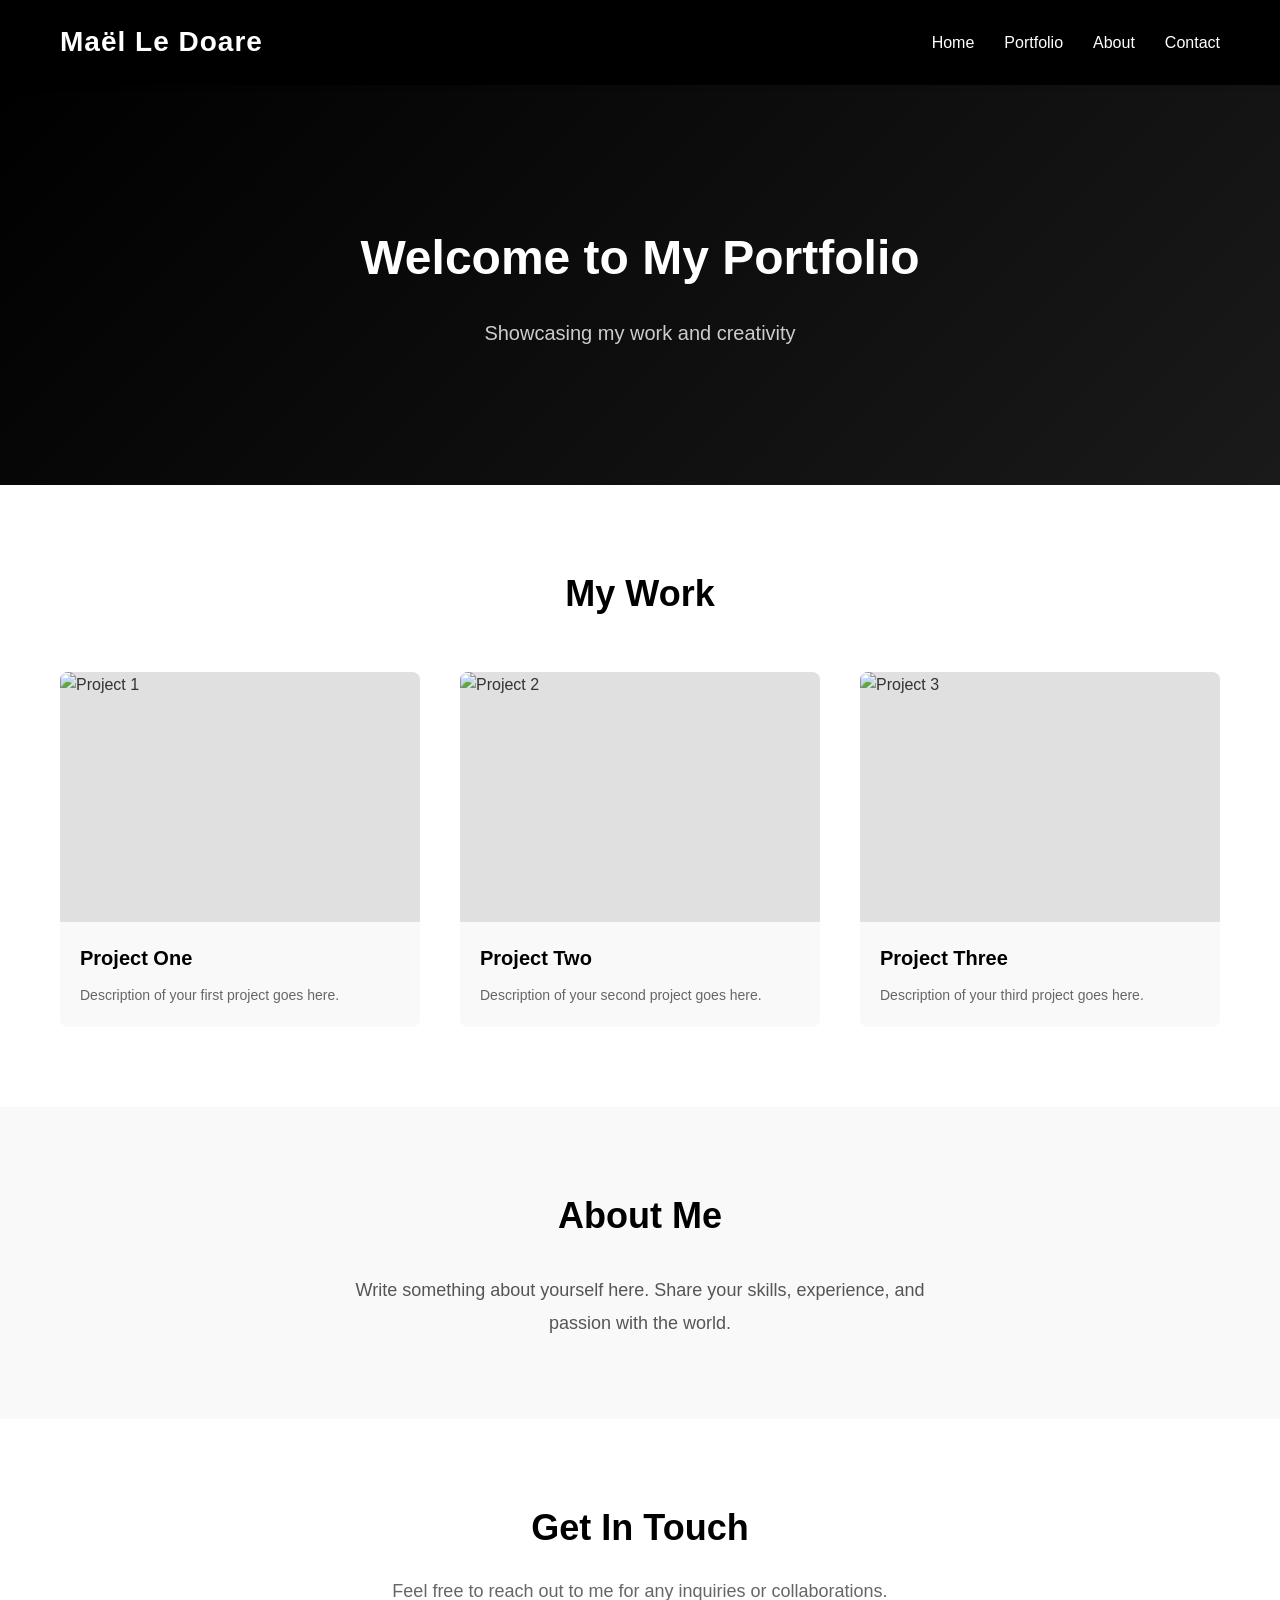
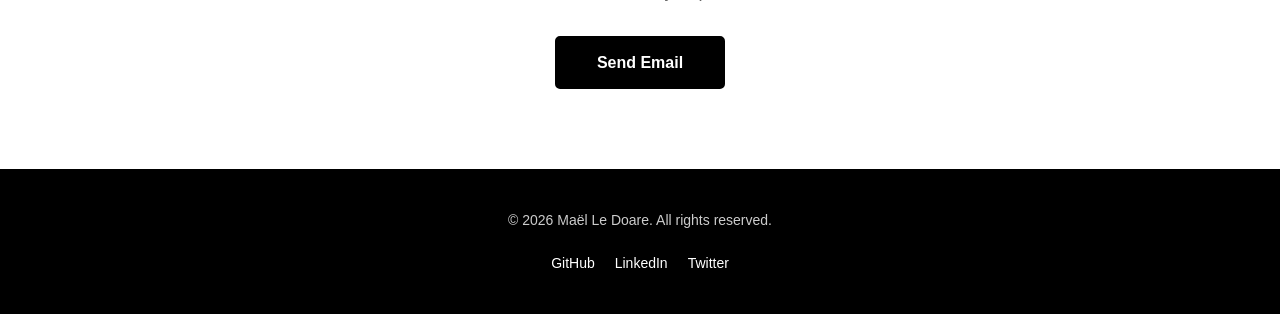
==== index.html @ da41eede "Add files via upload" ====
<!DOCTYPE html>
<html lang="en">
<head>
    <meta charset="UTF-8">
    <meta name="viewport" content="width=device-width, initial-scale=1.0">
    <title>Maël Le Doare - Portfolio</title>
    <link rel="stylesheet" href="styles.css">
</head>
<body>
    <!-- Header -->
    <header class="header">
        <div class="container">
            <h1 class="logo">Maël Le Doare</h1>
            <nav class="nav">
                <ul>
                    <li><a href="#home">Home</a></li>
                    <li><a href="#portfolio">Portfolio</a></li>
                    <li><a href="#about">About</a></li>
                    <li><a href="#contact">Contact</a></li>
                </ul>
            </nav>
        </div>
    </header>

    <!-- Main Content -->
    <main>
        <!-- Hero Section -->
        <section id="home" class="hero">
            <div class="container">
                <h2>Welcome to My Portfolio</h2>
                <p>Showcasing my work and creativity</p>
            </div>
        </section>

        <!-- Portfolio Section -->
        <section id="portfolio" class="portfolio">
            <div class="container">
                <h2>My Work</h2>
                <div class="portfolio-grid">
                    <div class="portfolio-item">
                        <div class="image-placeholder">
                            <img src="https://via.placeholder.com/300x250?text=Project+1" alt="Project 1">
                        </div>
                        <h3>Project One</h3>
                        <p>Description of your first project goes here.</p>
                    </div>
                    <div class="portfolio-item">
                        <div class="image-placeholder">
                            <img src="https://via.placeholder.com/300x250?text=Project+2" alt="Project 2">
                        </div>
                        <h3>Project Two</h3>
                        <p>Description of your second project goes here.</p>
                    </div>
                    <div class="portfolio-item">
                        <div class="image-placeholder">
                            <img src="https://via.placeholder.com/300x250?text=Project+3" alt="Project 3">
                        </div>
                        <h3>Project Three</h3>
                        <p>Description of your third project goes here.</p>
                    </div>
                </div>
            </div>
        </section>

        <!-- About Section -->
        <section id="about" class="about">
            <div class="container">
                <h2>About Me</h2>
                <p>Write something about yourself here. Share your skills, experience, and passion with the world.</p>
            </div>
        </section>

        <!-- Contact Section -->
        <section id="contact" class="contact">
            <div class="container">
                <h2>Get In Touch</h2>
                <p>Feel free to reach out to me for any inquiries or collaborations.</p>
                <a href="mailto:your-email@example.com" class="cta-button">Send Email</a>
            </div>
        </section>
    </main>

    <!-- Footer -->
    <footer class="footer">
        <div class="container">
            <p>&copy; 2026 Maël Le Doare. All rights reserved.</p>
            <div class="social-links">
                <a href="#" class="social-link">GitHub</a>
                <a href="#" class="social-link">LinkedIn</a>
                <a href="#" class="social-link">Twitter</a>
            </div>
        </div>
    </footer>
</body>
</html>
---- styles.css ----
/* Reset and Base Styles */
* {
    margin: 0;
    padding: 0;
    box-sizing: border-box;
}

body {
    font-family: 'Segoe UI', Tahoma, Geneva, Verdana, sans-serif;
    line-height: 1.6;
    color: #333;
    background-color: #f9f9f9;
}

.container {
    max-width: 1200px;
    margin: 0 auto;
    padding: 0 20px;
}

/* Header Styles */
.header {
    background-color: #000;
    color: #fff;
    padding: 20px 0;
    position: sticky;
    top: 0;
    z-index: 100;
    box-shadow: 0 2px 5px rgba(0, 0, 0, 0.1);
}

.header .container {
    display: flex;
    justify-content: space-between;
    align-items: center;
}

.logo {
    font-size: 28px;
    font-weight: bold;
    letter-spacing: 1px;
}

.nav ul {
    display: flex;
    list-style: none;
    gap: 30px;
}

.nav a {
    color: #fff;
    text-decoration: none;
    font-weight: 500;
    transition: color 0.3s ease;
    position: relative;
}

.nav a:hover {
    color: #ccc;
}

.nav a::after {
    content: '';
    position: absolute;
    bottom: -5px;
    left: 0;
    width: 0;
    height: 2px;
    background-color: #fff;
    transition: width 0.3s ease;
}

.nav a:hover::after {
    width: 100%;
}

/* Hero Section */
.hero {
    background: linear-gradient(135deg, #000 0%, #1a1a1a 100%);
    color: #fff;
    padding: 100px 20px;
    text-align: center;
    min-height: 400px;
    display: flex;
    align-items: center;
    justify-content: center;
}

.hero h2 {
    font-size: 48px;
    margin-bottom: 20px;
    animation: fadeInDown 0.8s ease;
}

.hero p {
    font-size: 20px;
    color: #ccc;
    animation: fadeInUp 0.8s ease;
}

/* Portfolio Section */
.portfolio {
    padding: 80px 20px;
    background-color: #fff;
}

.portfolio h2 {
    text-align: center;
    font-size: 36px;
    margin-bottom: 50px;
    color: #000;
}

.portfolio-grid {
    display: grid;
    grid-template-columns: repeat(auto-fit, minmax(300px, 1fr));
    gap: 40px;
}

.portfolio-item {
    background-color: #f9f9f9;
    border-radius: 8px;
    overflow: hidden;
    transition: transform 0.3s ease, box-shadow 0.3s ease;
    cursor: pointer;
}

.portfolio-item:hover {
    transform: translateY(-10px);
    box-shadow: 0 10px 30px rgba(0, 0, 0, 0.2);
}

.image-placeholder {
    width: 100%;
    height: 250px;
    background-color: #e0e0e0;
    overflow: hidden;
}

.image-placeholder img {
    width: 100%;
    height: 100%;
    object-fit: cover;
    transition: transform 0.3s ease;
}

.portfolio-item:hover .image-placeholder img {
    transform: scale(1.05);
}

.portfolio-item h3 {
    font-size: 20px;
    padding: 20px 20px 10px 20px;
    color: #000;
}

.portfolio-item p {
    padding: 0 20px 20px 20px;
    color: #666;
    font-size: 14px;
}

/* About Section */
.about {
    padding: 80px 20px;
    background-color: #f9f9f9;
    text-align: center;
}

.about h2 {
    font-size: 36px;
    margin-bottom: 30px;
    color: #000;
}

.about p {
    font-size: 18px;
    max-width: 600px;
    margin: 0 auto;
    color: #555;
    line-height: 1.8;
}

/* Contact Section */
.contact {
    padding: 80px 20px;
    background-color: #fff;
    text-align: center;
}

.contact h2 {
    font-size: 36px;
    margin-bottom: 20px;
    color: #000;
}

.contact p {
    font-size: 18px;
    color: #666;
    margin-bottom: 30px;
}

.cta-button {
    display: inline-block;
    padding: 12px 40px;
    background-color: #000;
    color: #fff;
    text-decoration: none;
    border-radius: 5px;
    font-weight: 600;
    transition: background-color 0.3s ease, transform 0.3s ease;
    border: 2px solid #000;
}

.cta-button:hover {
    background-color: #fff;
    color: #000;
    transform: scale(1.05);
}

/* Footer */
.footer {
    background-color: #000;
    color: #fff;
    padding: 40px 20px;
    text-align: center;
}

.footer .container {
    display: flex;
    flex-direction: column;
    gap: 20px;
}

.footer p {
    font-size: 14px;
    color: #ccc;
}

.social-links {
    display: flex;
    justify-content: center;
    gap: 20px;
}

.social-link {
    color: #fff;
    text-decoration: none;
    font-size: 14px;
    transition: color 0.3s ease;
}

.social-link:hover {
    color: #ccc;
}

/* Animations */
@keyframes fadeInDown {
    from {
        opacity: 0;
        transform: translateY(-30px);
    }
    to {
        opacity: 1;
        transform: translateY(0);
    }
}

@keyframes fadeInUp {
    from {
        opacity: 0;
        transform: translateY(30px);
    }
    to {
        opacity: 1;
        transform: translateY(0);
    }
}

/* Responsive Design */
@media (max-width: 768px) {
    .nav ul {
        flex-direction: column;
        gap: 15px;
    }

    .hero h2 {
        font-size: 32px;
    }

    .hero p {
        font-size: 16px;
    }

    .portfolio h2,
    .about h2,
    .contact h2 {
        font-size: 28px;
    }

    .portfolio-grid {
        grid-template-columns: 1fr;
    }

    .footer .container {
        gap: 15px;
    }

    .social-links {
        flex-direction: column;
        gap: 10px;
    }
}

@media (max-width: 480px) {
    .logo {
        font-size: 20px;
    }

    .nav ul {
        gap: 10px;
        font-size: 14px;
    }

    .hero h2 {
        font-size: 24px;
    }

    .portfolio-item h3,
    .about p,
    .contact p {
        font-size: 16px;
    }
}
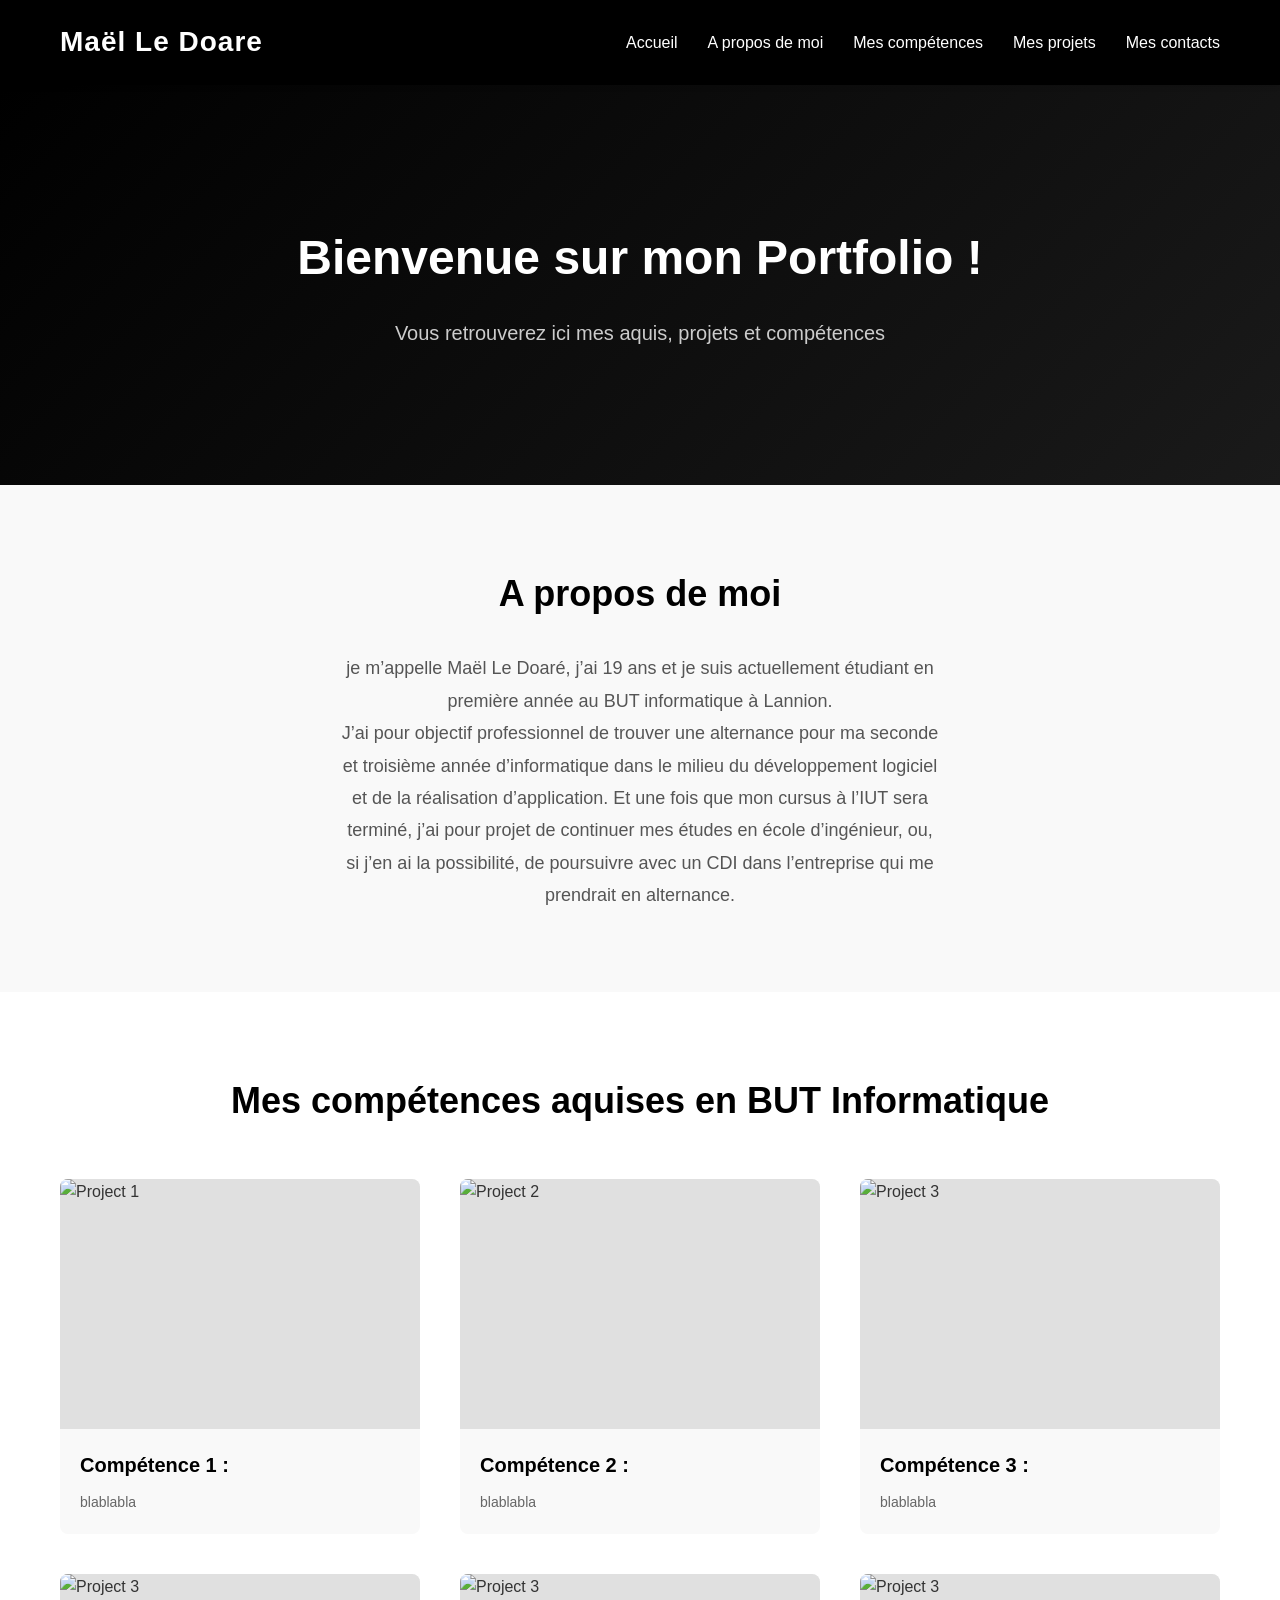
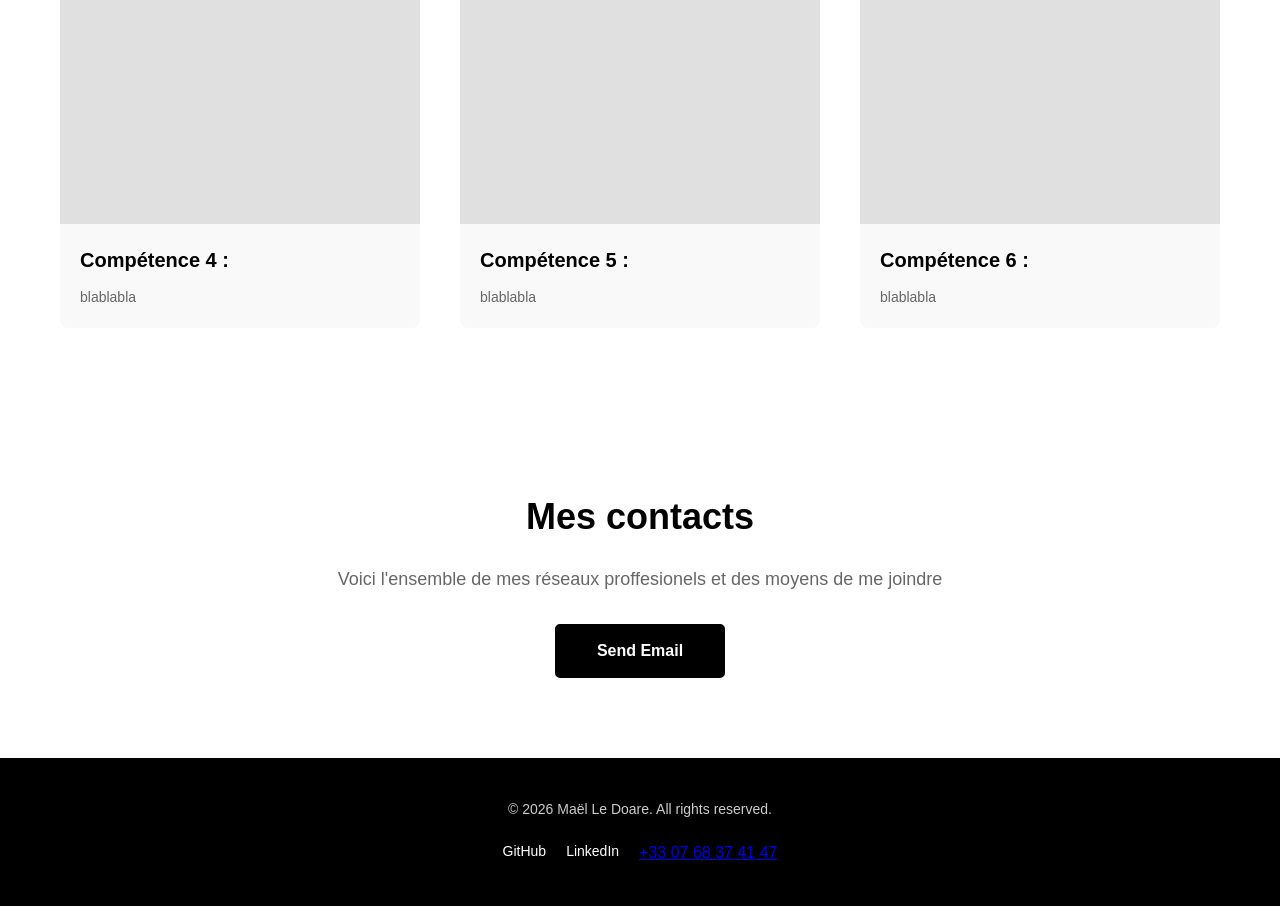
==== commit 93afd4f7: "modification du main" ====
--- a/index.html
+++ b/index.html
@@ -3,7 +3,7 @@
 <head>
     <meta charset="UTF-8">
     <meta name="viewport" content="width=device-width, initial-scale=1.0">
-    <title>Maël Le Doare - Portfolio</title>
+    <title>Portfolio Maël Le DOaré</title>
     <link rel="stylesheet" href="styles.css">
 </head>
 <body>
@@ -13,10 +13,11 @@
             <h1 class="logo">Maël Le Doare</h1>
             <nav class="nav">
                 <ul>
-                    <li><a href="#home">Home</a></li>
-                    <li><a href="#portfolio">Portfolio</a></li>
-                    <li><a href="#about">About</a></li>
-                    <li><a href="#contact">Contact</a></li>
+                    <li><a href="#home">Accueil</a></li>
+                     <li><a href="#about">A propos de moi</a></li>
+                    <li><a href="#portfolio">Mes compétences</a></li>
+                    <li><a href="#portfolio">Mes projets</a></li>
+                    <li><a href="#contact">Mes contacts</a></li>
                 </ul>
             </nav>
         </div>
@@ -27,55 +28,76 @@
         <!-- Hero Section -->
         <section id="home" class="hero">
             <div class="container">
-                <h2>Welcome to My Portfolio</h2>
-                <p>Showcasing my work and creativity</p>
+                <h2>Bienvenue sur mon Portfolio !</h2>
+                <p>Vous retrouverez ici mes aquis, projets et compétences</p>
+            </div>
+        </section>
+
+         <!-- About Section -->
+        <section id="about" class="about">
+            <div class="container">
+                <h2>A propos de moi</h2>
+                <p>je m’appelle Maël Le Doaré, j’ai 19 ans et je suis actuellement étudiant en première année au BUT informatique à Lannion.<br>J’ai pour objectif professionnel de trouver une alternance pour ma seconde et troisième année d’informatique dans le milieu du développement logiciel et de la réalisation d’application. Et une fois que mon cursus à l’IUT sera terminé, j’ai pour projet de continuer mes études en école d’ingénieur, ou, si j’en ai la possibilité, de poursuivre avec un CDI dans l’entreprise qui me prendrait en alternance. </p>
             </div>
         </section>
 
         <!-- Portfolio Section -->
         <section id="portfolio" class="portfolio">
             <div class="container">
-                <h2>My Work</h2>
+                <h2>Mes compétences aquises en BUT Informatique</h2>
                 <div class="portfolio-grid">
                     <div class="portfolio-item">
                         <div class="image-placeholder">
                             <img src="https://via.placeholder.com/300x250?text=Project+1" alt="Project 1">
                         </div>
-                        <h3>Project One</h3>
-                        <p>Description of your first project goes here.</p>
+                        <h3>Compétence 1 :</h3>
+                        <p>blablabla</p>
                     </div>
                     <div class="portfolio-item">
                         <div class="image-placeholder">
                             <img src="https://via.placeholder.com/300x250?text=Project+2" alt="Project 2">
                         </div>
-                        <h3>Project Two</h3>
-                        <p>Description of your second project goes here.</p>
+                        <h3>Compétence 2 :</h3>
+                        <p>blablabla</p>
                     </div>
                     <div class="portfolio-item">
                         <div class="image-placeholder">
                             <img src="https://via.placeholder.com/300x250?text=Project+3" alt="Project 3">
                         </div>
-                        <h3>Project Three</h3>
-                        <p>Description of your third project goes here.</p>
+                        <h3>Compétence 3 :</h3>
+                        <p>blablabla</p>
+                    </div>
+                    <div class="portfolio-item">
+                        <div class="image-placeholder">
+                            <img src="https://via.placeholder.com/300x250?text=Project+3" alt="Project 3">
+                        </div>
+                        <h3>Compétence 4 :</h3>
+                        <p>blablabla</p>
+                    </div>
+                    <div class="portfolio-item">
+                        <div class="image-placeholder">
+                            <img src="https://via.placeholder.com/300x250?text=Project+3" alt="Project 3">
+                        </div>
+                        <h3>Compétence 5 :</h3>
+                        <p>blablabla</p>
+                    </div>
+                    <div class="portfolio-item">
+                        <div class="image-placeholder">
+                            <img src="https://via.placeholder.com/300x250?text=Project+3" alt="Project 3">
+                        </div>
+                        <h3>Compétence 6 :</h3>
+                        <p>blablabla</p>
                     </div>
                 </div>
-            </div>
-        </section>
-
-        <!-- About Section -->
-        <section id="about" class="about">
-            <div class="container">
-                <h2>About Me</h2>
-                <p>Write something about yourself here. Share your skills, experience, and passion with the world.</p>
             </div>
         </section>
 
         <!-- Contact Section -->
         <section id="contact" class="contact">
             <div class="container">
-                <h2>Get In Touch</h2>
-                <p>Feel free to reach out to me for any inquiries or collaborations.</p>
-                <a href="mailto:your-email@example.com" class="cta-button">Send Email</a>
+                <h2>Mes contacts</h2>
+                <p>Voici l'ensemble de mes réseaux proffesionels et des moyens de me joindre</p>
+                <a href="mailto:your-mael.ledoare@etudiant.univ-rennes.fr" class="cta-button">Send Email</a>
             </div>
         </section>
     </main>
@@ -87,7 +109,7 @@
             <div class="social-links">
                 <a href="#" class="social-link">GitHub</a>
                 <a href="#" class="social-link">LinkedIn</a>
-                <a href="#" class="social-link">Twitter</a>
+                <a href="tel:0768374147">+33 07 68 37 41 47</a>
             </div>
         </div>
     </footer>
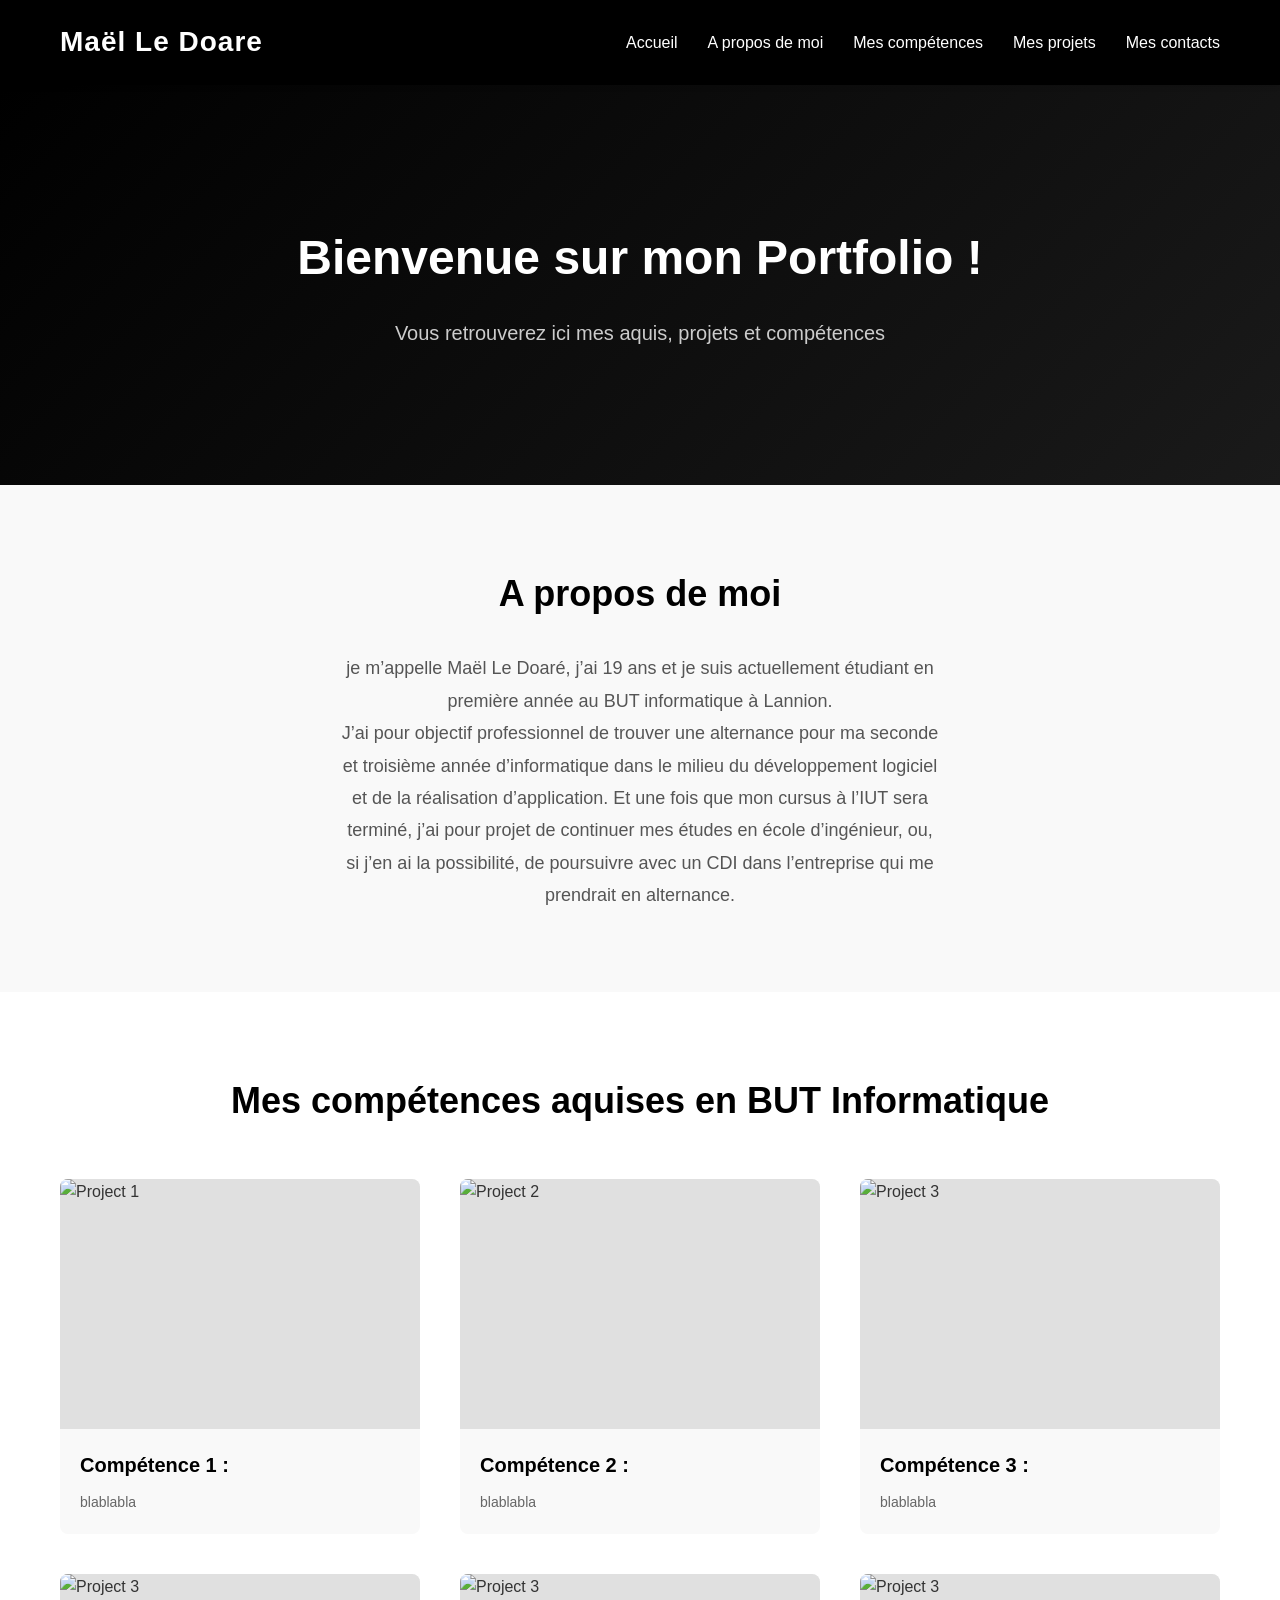
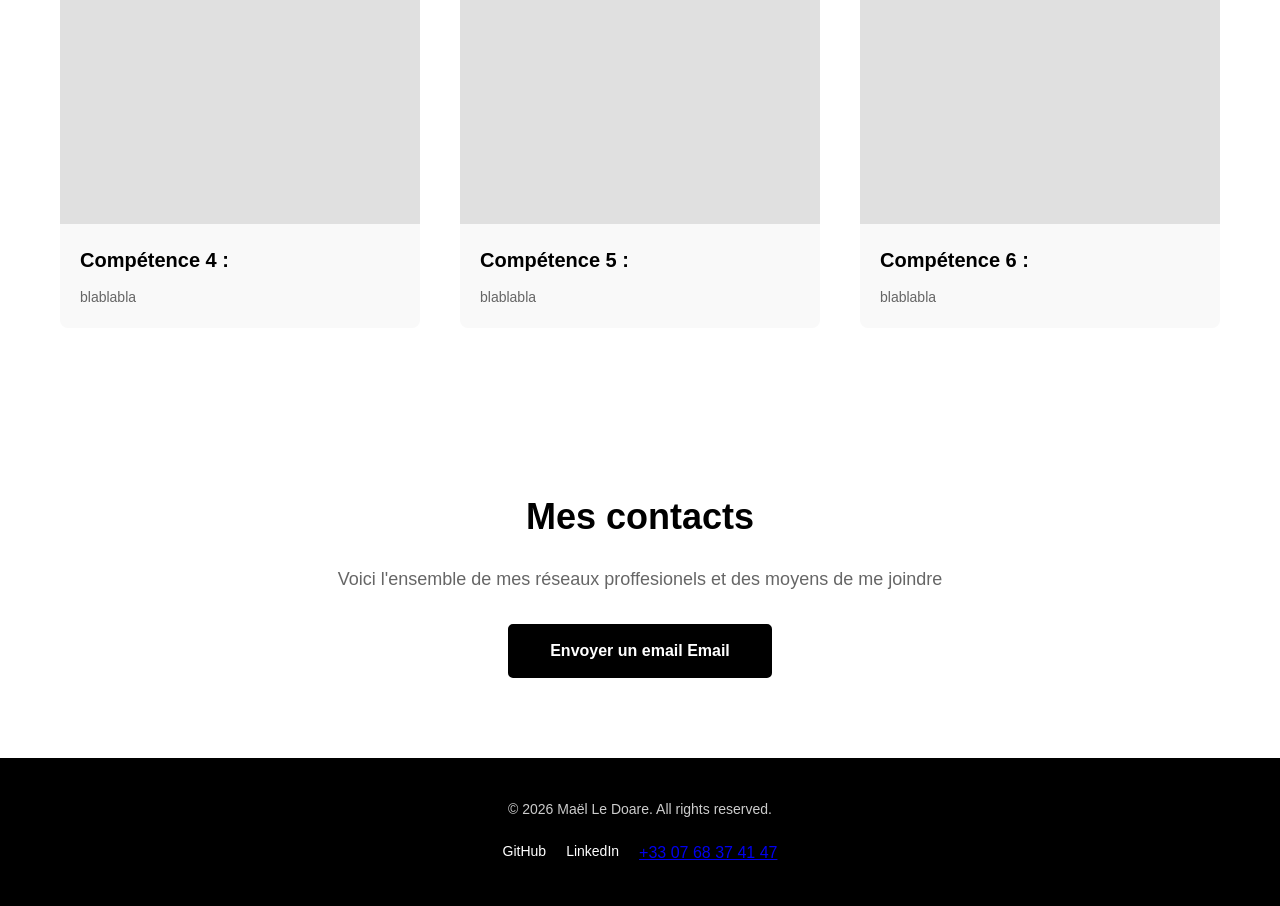
==== commit 6128a2de: "Update email link text to French" ====
--- a/index.html
+++ b/index.html
@@ -97,7 +97,7 @@
             <div class="container">
                 <h2>Mes contacts</h2>
                 <p>Voici l'ensemble de mes réseaux proffesionels et des moyens de me joindre</p>
-                <a href="mailto:your-mael.ledoare@etudiant.univ-rennes.fr" class="cta-button">Send Email</a>
+                <a href="mailto:your-mael.ledoare@etudiant.univ-rennes.fr" class="cta-button">Envoyer un email Email</a>
             </div>
         </section>
     </main>
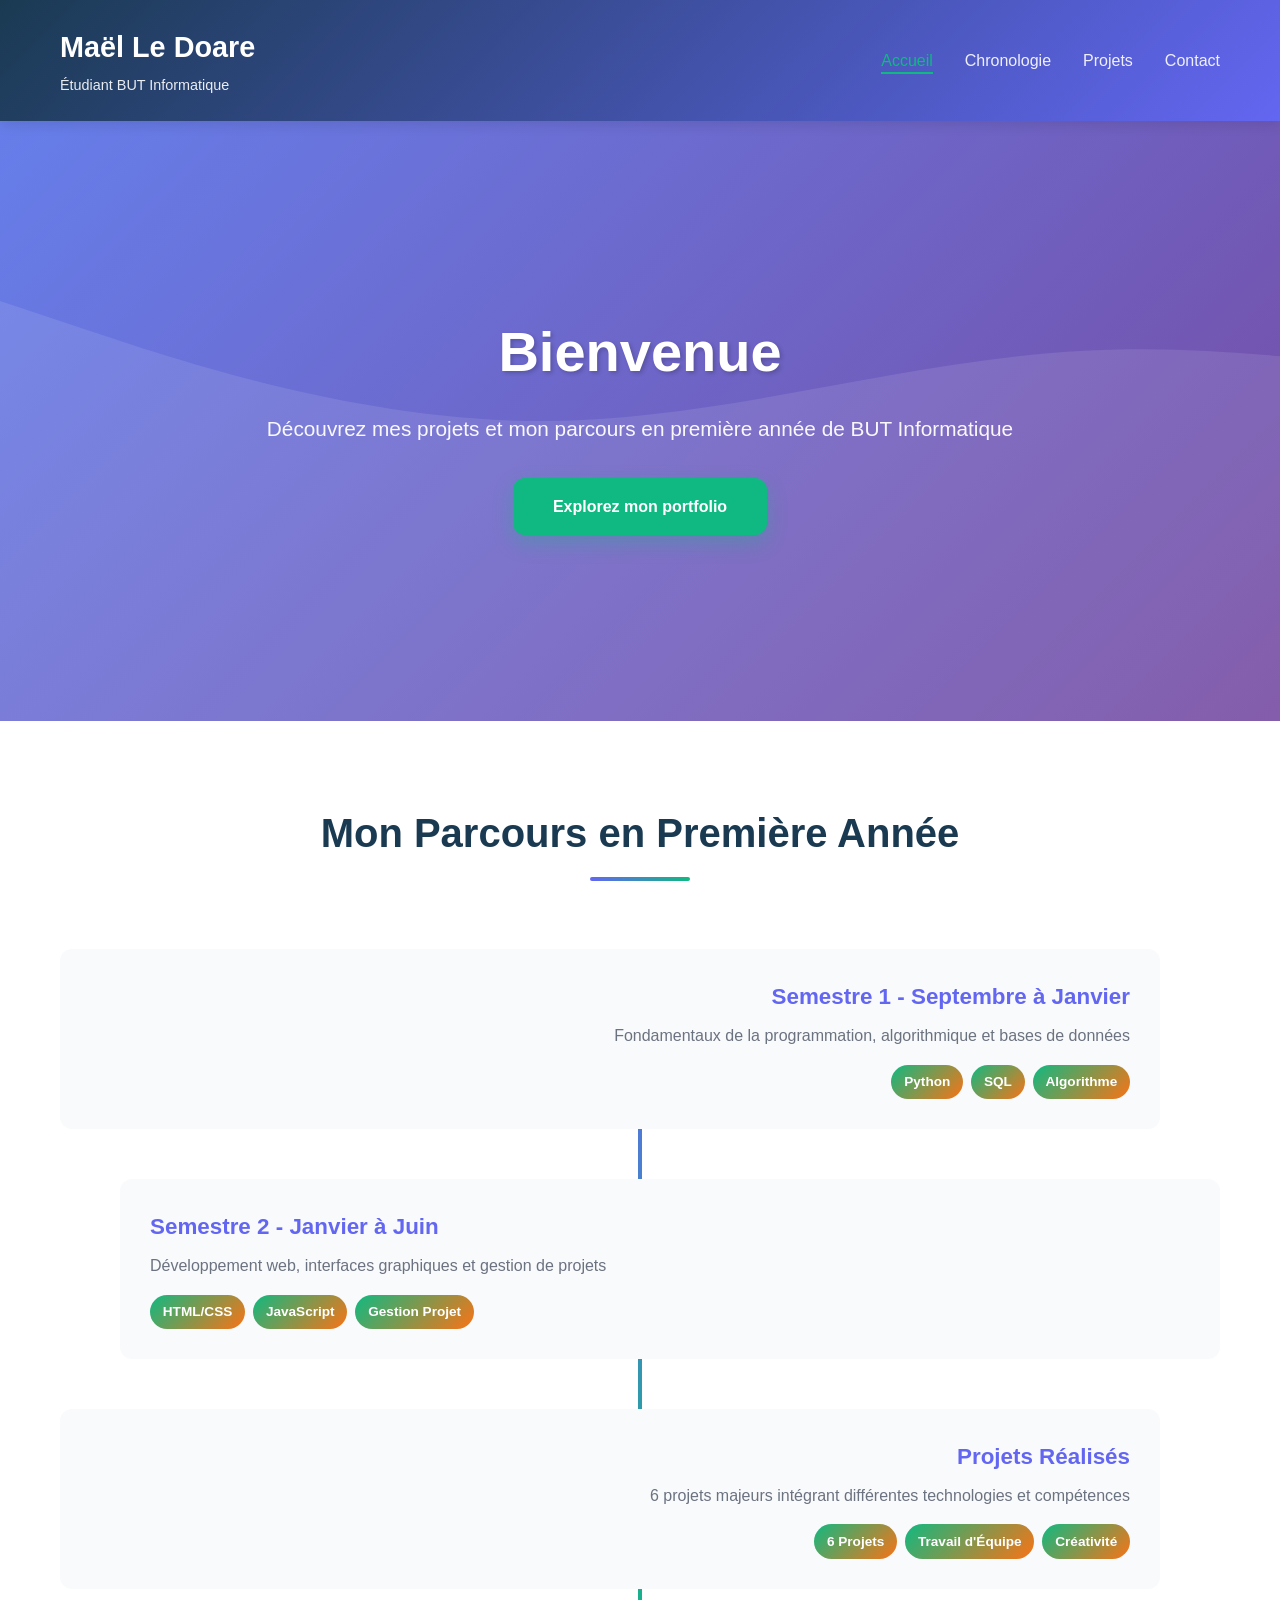
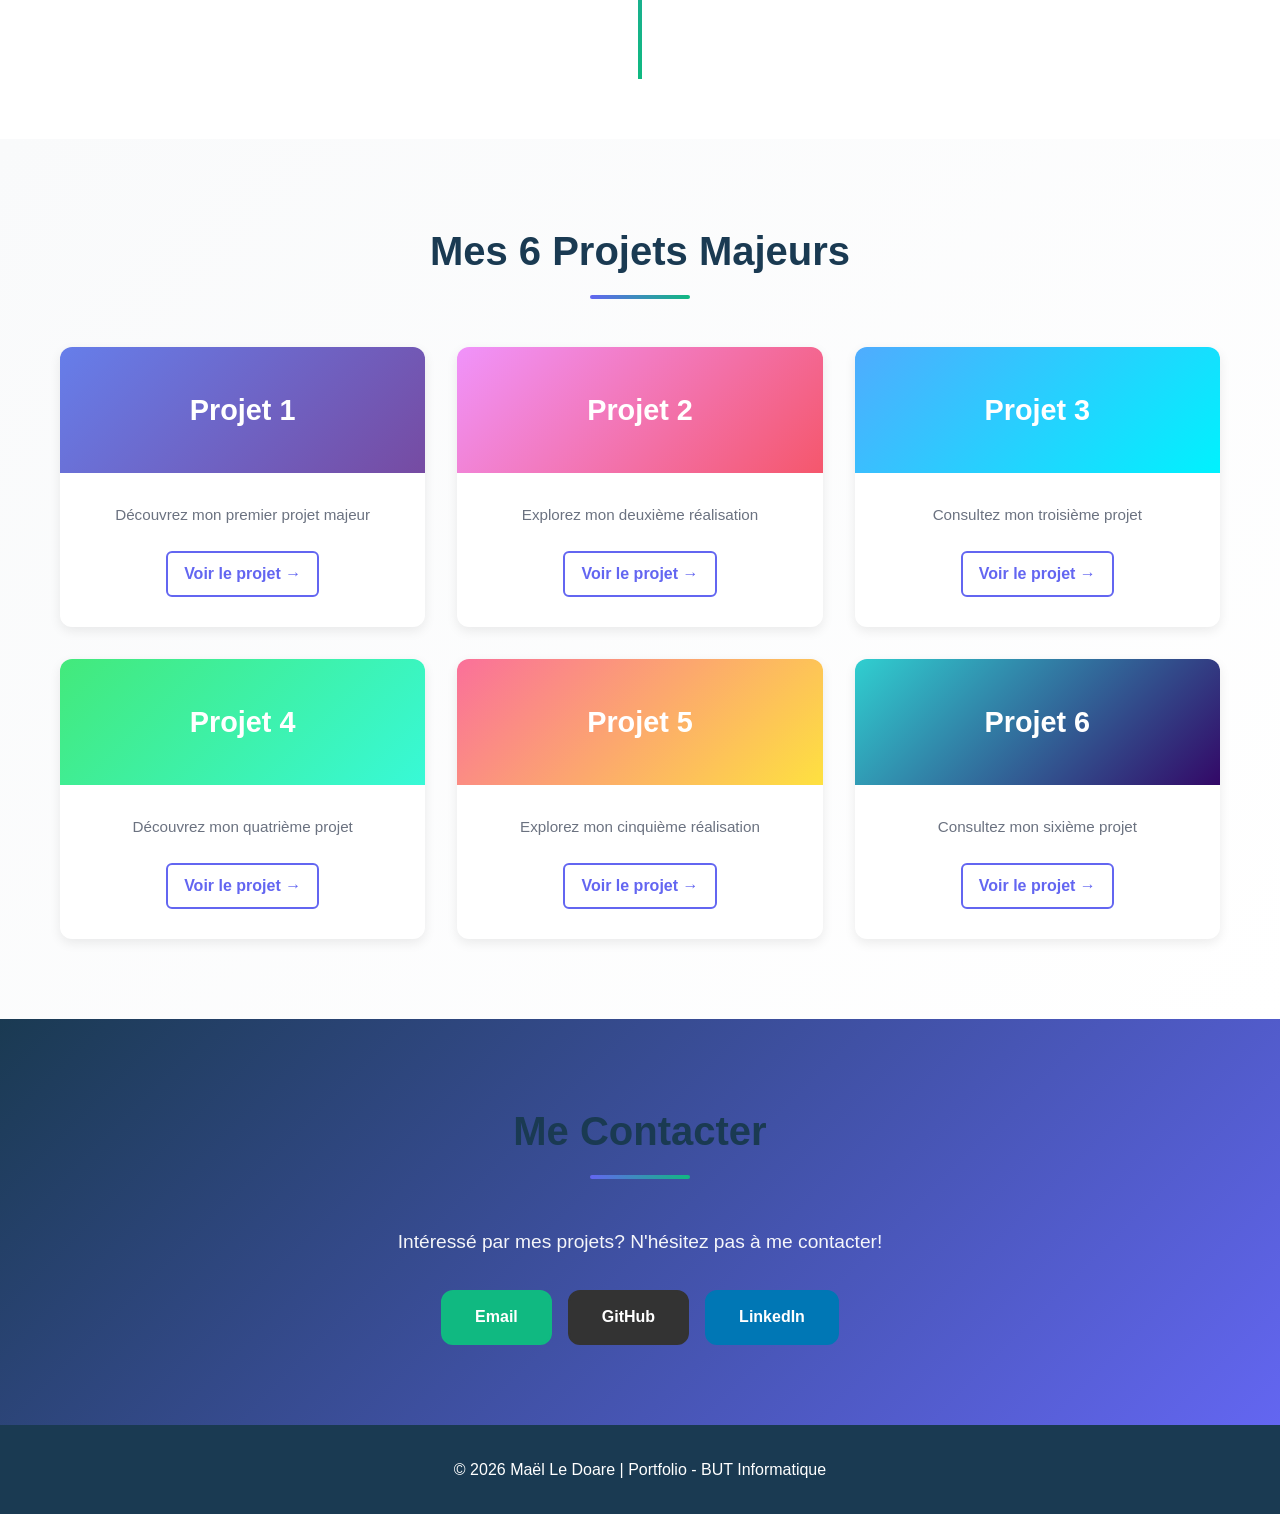
==== commit fe8938c3: "Initial portfolio redesign with colors, dynamic elements, chronological timeline, and 6 STAR method " ====
--- a/index.html
+++ b/index.html
@@ -1,117 +1,173 @@
 <!DOCTYPE html>
-<html lang="en">
+<html lang="fr">
 <head>
     <meta charset="UTF-8">
     <meta name="viewport" content="width=device-width, initial-scale=1.0">
-    <title>Portfolio Maël Le DOaré</title>
-    <link rel="stylesheet" href="styles.css">
+    <title>Portfolio - Maël Le Doare | BUT Informatique</title>
+    <link rel="stylesheet" href="style.css">
 </head>
 <body>
-    <!-- Header -->
-    <header class="header">
+    <!-- Navigation -->
+    <nav class="navbar">
         <div class="container">
-            <h1 class="logo">Maël Le Doare</h1>
-            <nav class="nav">
-                <ul>
-                    <li><a href="#home">Accueil</a></li>
-                     <li><a href="#about">A propos de moi</a></li>
-                    <li><a href="#portfolio">Mes compétences</a></li>
-                    <li><a href="#portfolio">Mes projets</a></li>
-                    <li><a href="#contact">Mes contacts</a></li>
-                </ul>
-            </nav>
+            <div class="nav-brand">
+                <h1>Maël Le Doare</h1>
+                <p class="subtitle">Étudiant BUT Informatique</p>
+            </div>
+            <ul class="nav-menu">
+                <li><a href="#home" class="nav-link active">Accueil</a></li>
+                <li><a href="#timeline" class="nav-link">Chronologie</a></li>
+                <li><a href="#projects" class="nav-link">Projets</a></li>
+                <li><a href="#contact" class="nav-link">Contact</a></li>
+            </ul>
         </div>
-    </header>
+    </nav>
 
-    <!-- Main Content -->
-    <main>
-        <!-- Hero Section -->
-        <section id="home" class="hero">
-            <div class="container">
-                <h2>Bienvenue sur mon Portfolio !</h2>
-                <p>Vous retrouverez ici mes aquis, projets et compétences</p>
-            </div>
-        </section>
+    <!-- Hero Section -->
+    <section id="home" class="hero">
+        <div class="hero-background"></div>
+        <div class="hero-content">
+            <h2 class="hero-title">Bienvenue</h2>
+            <p class="hero-subtitle">Découvrez mes projets et mon parcours en première année de BUT Informatique</p>
+            <a href="#timeline" class="cta-button">Explorez mon portfolio</a>
+        </div>
+    </section>
 
-         <!-- About Section -->
-        <section id="about" class="about">
-            <div class="container">
-                <h2>A propos de moi</h2>
-                <p>je m’appelle Maël Le Doaré, j’ai 19 ans et je suis actuellement étudiant en première année au BUT informatique à Lannion.<br>J’ai pour objectif professionnel de trouver une alternance pour ma seconde et troisième année d’informatique dans le milieu du développement logiciel et de la réalisation d’application. Et une fois que mon cursus à l’IUT sera terminé, j’ai pour projet de continuer mes études en école d’ingénieur, ou, si j’en ai la possibilité, de poursuivre avec un CDI dans l’entreprise qui me prendrait en alternance. </p>
-            </div>
-        </section>
+    <!-- Timeline Section -->
+    <section id="timeline" class="timeline-section">
+        <div class="container">
+            <h2 class="section-title">Mon Parcours en Première Année</h2>
+            <div class="timeline">
+                <div class="timeline-item">
+                    <div class="timeline-dot"></div>
+                    <div class="timeline-content">
+                        <h3>Semestre 1 - Septembre à Janvier</h3>
+                        <p>Fondamentaux de la programmation, algorithmique et bases de données</p>
+                        <ul class="timeline-tags">
+                            <li>Python</li>
+                            <li>SQL</li>
+                            <li>Algorithme</li>
+                        </ul>
+                    </div>
+                </div>
 
-        <!-- Portfolio Section -->
-        <section id="portfolio" class="portfolio">
-            <div class="container">
-                <h2>Mes compétences aquises en BUT Informatique</h2>
-                <div class="portfolio-grid">
-                    <div class="portfolio-item">
-                        <div class="image-placeholder">
-                            <img src="https://via.placeholder.com/300x250?text=Project+1" alt="Project 1">
-                        </div>
-                        <h3>Compétence 1 :</h3>
-                        <p>blablabla</p>
+                <div class="timeline-item">
+                    <div class="timeline-dot"></div>
+                    <div class="timeline-content">
+                        <h3>Semestre 2 - Janvier à Juin</h3>
+                        <p>Développement web, interfaces graphiques et gestion de projets</p>
+                        <ul class="timeline-tags">
+                            <li>HTML/CSS</li>
+                            <li>JavaScript</li>
+                            <li>Gestion Projet</li>
+                        </ul>
                     </div>
-                    <div class="portfolio-item">
-                        <div class="image-placeholder">
-                            <img src="https://via.placeholder.com/300x250?text=Project+2" alt="Project 2">
-                        </div>
-                        <h3>Compétence 2 :</h3>
-                        <p>blablabla</p>
-                    </div>
-                    <div class="portfolio-item">
-                        <div class="image-placeholder">
-                            <img src="https://via.placeholder.com/300x250?text=Project+3" alt="Project 3">
-                        </div>
-                        <h3>Compétence 3 :</h3>
-                        <p>blablabla</p>
-                    </div>
-                    <div class="portfolio-item">
-                        <div class="image-placeholder">
-                            <img src="https://via.placeholder.com/300x250?text=Project+3" alt="Project 3">
-                        </div>
-                        <h3>Compétence 4 :</h3>
-                        <p>blablabla</p>
-                    </div>
-                    <div class="portfolio-item">
-                        <div class="image-placeholder">
-                            <img src="https://via.placeholder.com/300x250?text=Project+3" alt="Project 3">
-                        </div>
-                        <h3>Compétence 5 :</h3>
-                        <p>blablabla</p>
-                    </div>
-                    <div class="portfolio-item">
-                        <div class="image-placeholder">
-                            <img src="https://via.placeholder.com/300x250?text=Project+3" alt="Project 3">
-                        </div>
-                        <h3>Compétence 6 :</h3>
-                        <p>blablabla</p>
+                </div>
+
+                <div class="timeline-item">
+                    <div class="timeline-dot"></div>
+                    <div class="timeline-content">
+                        <h3>Projets Réalisés</h3>
+                        <p>6 projets majeurs intégrant différentes technologies et compétences</p>
+                        <ul class="timeline-tags">
+                            <li>6 Projets</li>
+                            <li>Travail d'Équipe</li>
+                            <li>Créativité</li>
+                        </ul>
                     </div>
                 </div>
             </div>
-        </section>
+        </div>
+    </section>
 
-        <!-- Contact Section -->
-        <section id="contact" class="contact">
-            <div class="container">
-                <h2>Mes contacts</h2>
-                <p>Voici l'ensemble de mes réseaux proffesionels et des moyens de me joindre</p>
-                <a href="mailto:your-mael.ledoare@etudiant.univ-rennes.fr" class="cta-button">Envoyer un email Email</a>
+    <!-- Projects Section -->
+    <section id="projects" class="projects-section">
+        <div class="container">
+            <h2 class="section-title">Mes 6 Projets Majeurs</h2>
+            <div class="projects-grid">
+                <div class="project-card">
+                    <div class="project-header" style="background: linear-gradient(135deg, #667eea 0%, #764ba2 100%);">
+                        <h3>Projet 1</h3>
+                    </div>
+                    <div class="project-body">
+                        <p>Découvrez mon premier projet majeur</p>
+                        <a href="project1.html" class="project-link">Voir le projet →</a>
+                    </div>
+                </div>
+
+                <div class="project-card">
+                    <div class="project-header" style="background: linear-gradient(135deg, #f093fb 0%, #f5576c 100%);">
+                        <h3>Projet 2</h3>
+                    </div>
+                    <div class="project-body">
+                        <p>Explorez mon deuxième réalisation</p>
+                        <a href="project2.html" class="project-link">Voir le projet →</a>
+                    </div>
+                </div>
+
+                <div class="project-card">
+                    <div class="project-header" style="background: linear-gradient(135deg, #4facfe 0%, #00f2fe 100%);">
+                        <h3>Projet 3</h3>
+                    </div>
+                    <div class="project-body">
+                        <p>Consultez mon troisième projet</p>
+                        <a href="project3.html" class="project-link">Voir le projet →</a>
+                    </div>
+                </div>
+
+                <div class="project-card">
+                    <div class="project-header" style="background: linear-gradient(135deg, #43e97b 0%, #38f9d7 100%);">
+                        <h3>Projet 4</h3>
+                    </div>
+                    <div class="project-body">
+                        <p>Découvrez mon quatrième projet</p>
+                        <a href="project4.html" class="project-link">Voir le projet →</a>
+                    </div>
+                </div>
+
+                <div class="project-card">
+                    <div class="project-header" style="background: linear-gradient(135deg, #fa709a 0%, #fee140 100%);">
+                        <h3>Projet 5</h3>
+                    </div>
+                    <div class="project-body">
+                        <p>Explorez mon cinquième réalisation</p>
+                        <a href="project5.html" class="project-link">Voir le projet →</a>
+                    </div>
+                </div>
+
+                <div class="project-card">
+                    <div class="project-header" style="background: linear-gradient(135deg, #30cfd0 0%, #330867 100%);">
+                        <h3>Projet 6</h3>
+                    </div>
+                    <div class="project-body">
+                        <p>Consultez mon sixième projet</p>
+                        <a href="project6.html" class="project-link">Voir le projet →</a>
+                    </div>
+                </div>
             </div>
-        </section>
-    </main>
+        </div>
+    </section>
+
+    <!-- Contact Section -->
+    <section id="contact" class="contact-section">
+        <div class="container">
+            <h2 class="section-title">Me Contacter</h2>
+            <div class="contact-content">
+                <p>Intéressé par mes projets? N'hésitez pas à me contacter!</p>
+                <div class="contact-links">
+                    <a href="mailto:your-email@example.com" class="contact-button">Email</a>
+                    <a href="https://github.com" class="contact-button github">GitHub</a>
+                    <a href="https://linkedin.com" class="contact-button linkedin">LinkedIn</a>
+                </div>
+            </div>
+        </div>
+    </section>
 
     <!-- Footer -->
     <footer class="footer">
-        <div class="container">
-            <p>&copy; 2026 Maël Le Doare. All rights reserved.</p>
-            <div class="social-links">
-                <a href="#" class="social-link">GitHub</a>
-                <a href="#" class="social-link">LinkedIn</a>
-                <a href="tel:0768374147">+33 07 68 37 41 47</a>
-            </div>
-        </div>
+        <p>&copy; 2026 Maël Le Doare | Portfolio - BUT Informatique</p>
     </footer>
+
+    <script src="script.js"></script>
 </body>
-</html>
+</html>
--- a/style.css
+++ b/style.css
@@ -0,0 +1,505 @@
+/* ==================== VARIABLES & GLOBAL STYLES ==================== */
+:root {
+    --primary-color: #1a3a52;
+    --secondary-color: #6366f1;
+    --accent-green: #10b981;
+    --accent-orange: #f97316;
+    --accent-pink: #ec4899;
+    --text-color: #1f2937;
+    --text-light: #6b7280;
+    --bg-light: #f9fafb;
+    --bg-white: #ffffff;
+    --border-radius: 12px;
+    --transition: all 0.3s ease;
+}
+
+* {
+    margin: 0;
+    padding: 0;
+    box-sizing: border-box;
+}
+
+body {
+    font-family: 'Segoe UI', Tahoma, Geneva, Verdana, sans-serif;
+    color: var(--text-color);
+    background-color: var(--bg-light);
+    line-height: 1.6;
+}
+
+html {
+    scroll-behavior: smooth;
+}
+
+.container {
+    max-width: 1200px;
+    margin: 0 auto;
+    padding: 0 20px;
+}
+
+/* ==================== NAVIGATION ==================== */
+.navbar {
+    background: linear-gradient(135deg, var(--primary-color) 0%, var(--secondary-color) 100%);
+    padding: 1.5rem 0;
+    position: sticky;
+    top: 0;
+    z-index: 1000;
+    box-shadow: 0 4px 12px rgba(0, 0, 0, 0.1);
+    animation: slideDown 0.5s ease;
+}
+
+.navbar .container {
+    display: flex;
+    justify-content: space-between;
+    align-items: center;
+}
+
+.nav-brand h1 {
+    color: var(--bg-white);
+    font-size: 1.8rem;
+    margin-bottom: 0.25rem;
+}
+
+.nav-brand .subtitle {
+    color: rgba(255, 255, 255, 0.9);
+    font-size: 0.9rem;
+}
+
+.nav-menu {
+    display: flex;
+    list-style: none;
+    gap: 2rem;
+}
+
+.nav-link {
+    color: rgba(255, 255, 255, 0.9);
+    text-decoration: none;
+    transition: var(--transition);
+    font-weight: 500;
+    position: relative;
+}
+
+.nav-link:hover,
+.nav-link.active {
+    color: var(--accent-green);
+}
+
+.nav-link::after {
+    content: '';
+    position: absolute;
+    bottom: -5px;
+    left: 0;
+    width: 0;
+    height: 2px;
+    background: var(--accent-green);
+    transition: width 0.3s ease;
+}
+
+.nav-link:hover::after,
+.nav-link.active::after {
+    width: 100%;
+}
+
+/* ==================== HERO SECTION ==================== */
+.hero {
+    min-height: 600px;
+    display: flex;
+    align-items: center;
+    justify-content: center;
+    position: relative;
+    overflow: hidden;
+    background: linear-gradient(135deg, #667eea 0%, #764ba2 100%);
+}
+
+.hero-background {
+    position: absolute;
+    top: 0;
+    left: 0;
+    width: 100%;
+    height: 100%;
+    background: url('data:image/svg+xml,<svg xmlns="http://www.w3.org/2000/svg" viewBox="0 0 1440 320"><path fill="rgba(255,255,255,0.1)" fill-opacity="1" d="M0,96L48,112C96,128,192,160,288,160C384,160,480,128,576,122.7C672,117,768,139,864,144C960,149,1056,139,1152,128C1248,117,1344,107,1392,101.3L1440,96L1440,320L1392,320C1344,320,1248,320,1152,320C1056,320,960,320,864,320C768,320,672,320,576,320C480,320,384,320,288,320C192,320,96,320,48,320L0,320Z"></path></svg>');
+    background-repeat: no-repeat;
+    background-size: cover;
+    animation: float 6s ease-in-out infinite;
+}
+
+.hero-content {
+    position: relative;
+    z-index: 2;
+    text-align: center;
+    color: var(--bg-white);
+    animation: fadeInUp 1s ease;
+}
+
+.hero-title {
+    font-size: 3.5rem;
+    font-weight: 700;
+    margin-bottom: 1rem;
+    text-shadow: 2px 2px 4px rgba(0, 0, 0, 0.2);
+}
+
+.hero-subtitle {
+    font-size: 1.3rem;
+    margin-bottom: 2rem;
+    opacity: 0.95;
+    font-weight: 300;
+}
+
+.cta-button {
+    display: inline-block;
+    padding: 1rem 2.5rem;
+    background: var(--accent-green);
+    color: var(--bg-white);
+    text-decoration: none;
+    border-radius: var(--border-radius);
+    font-weight: 600;
+    transition: var(--transition);
+    box-shadow: 0 8px 20px rgba(16, 185, 129, 0.3);
+}
+
+.cta-button:hover {
+    background: var(--accent-orange);
+    transform: translateY(-3px);
+    box-shadow: 0 12px 28px rgba(249, 115, 22, 0.4);
+}
+
+/* ==================== TIMELINE SECTION ==================== */
+.timeline-section {
+    padding: 80px 0;
+    background: var(--bg-white);
+}
+
+.section-title {
+    text-align: center;
+    font-size: 2.5rem;
+    margin-bottom: 3rem;
+    color: var(--primary-color);
+    position: relative;
+    padding-bottom: 1rem;
+}
+
+.section-title::after {
+    content: '';
+    position: absolute;
+    bottom: 0;
+    left: 50%;
+    transform: translateX(-50%);
+    width: 100px;
+    height: 4px;
+    background: linear-gradient(90deg, var(--secondary-color), var(--accent-green));
+    border-radius: 2px;
+}
+
+.timeline {
+    position: relative;
+    padding: 20px 0;
+}
+
+.timeline::before {
+    content: '';
+    position: absolute;
+    left: 50%;
+    transform: translateX(-50%);
+    width: 4px;
+    height: 100%;
+    background: linear-gradient(180deg, var(--secondary-color), var(--accent-green));
+}
+
+.timeline-item {
+    margin-bottom: 50px;
+    position: relative;
+    display: flex;
+    align-items: center;
+}
+
+.timeline-item:nth-child(odd) {
+    flex-direction: row-reverse;
+}
+
+.timeline-item:nth-child(odd) .timeline-content {
+    text-align: right;
+    margin-right: 60px;
+}
+
+.timeline-item:nth-child(even) .timeline-content {
+    text-align: left;
+    margin-left: 60px;
+}
+
+.timeline-dot {
+    position: absolute;
+    left: 50%;
+    transform: translateX(-50%);
+    width: 20px;
+    height: 20px;
+    background: linear-gradient(135deg, var(--secondary-color), var(--accent-pink));
+    border-radius: 50%;
+    border: 4px solid var(--bg-white);
+    box-shadow: 0 0 0 4px var(--secondary-color);
+    animation: pulse 2s ease-in-out infinite;
+}
+
+.timeline-content {
+    flex: 1;
+    background: var(--bg-light);
+    padding: 30px;
+    border-radius: var(--border-radius);
+    transition: var(--transition);
+}
+
+.timeline-content:hover {
+    transform: translateY(-5px);
+    box-shadow: 0 12px 28px rgba(0, 0, 0, 0.1);
+}
+
+.timeline-content h3 {
+    color: var(--secondary-color);
+    margin-bottom: 0.5rem;
+    font-size: 1.4rem;
+}
+
+.timeline-content p {
+    color: var(--text-light);
+    margin-bottom: 1rem;
+}
+
+.timeline-tags {
+    display: flex;
+    gap: 0.5rem;
+    list-style: none;
+    flex-wrap: wrap;
+    justify-content: flex-start;
+}
+
+.timeline-item:nth-child(odd) .timeline-tags {
+    justify-content: flex-end;
+}
+
+.timeline-tags li {
+    display: inline-block;
+    background: linear-gradient(135deg, var(--accent-green), var(--accent-orange));
+    color: var(--bg-white);
+    padding: 0.4rem 0.8rem;
+    border-radius: 20px;
+    font-size: 0.85rem;
+    font-weight: 600;
+}
+
+/* ==================== PROJECTS SECTION ==================== */
+.projects-section {
+    padding: 80px 0;
+    background: linear-gradient(135deg, var(--bg-light) 0%, var(--bg-white) 100%);
+}
+
+.projects-grid {
+    display: grid;
+    grid-template-columns: repeat(auto-fit, minmax(320px, 1fr));
+    gap: 2rem;
+}
+
+.project-card {
+    background: var(--bg-white);
+    border-radius: var(--border-radius);
+    overflow: hidden;
+    transition: var(--transition);
+    box-shadow: 0 4px 12px rgba(0, 0, 0, 0.08);
+    animation: fadeInUp 0.6s ease;
+}
+
+.project-card:hover {
+    transform: translateY(-10px);
+    box-shadow: 0 16px 32px rgba(0, 0, 0, 0.15);
+}
+
+.project-header {
+    padding: 40px 20px;
+    color: var(--bg-white);
+    text-align: center;
+}
+
+.project-header h3 {
+    font-size: 1.8rem;
+    font-weight: 700;
+}
+
+.project-body {
+    padding: 30px;
+    text-align: center;
+}
+
+.project-body p {
+    color: var(--text-light);
+    margin-bottom: 1.5rem;
+    font-size: 0.95rem;
+}
+
+.project-link {
+    display: inline-block;
+    color: var(--secondary-color);
+    text-decoration: none;
+    font-weight: 600;
+    transition: var(--transition);
+    padding: 0.5rem 1rem;
+    border-radius: 6px;
+    border: 2px solid var(--secondary-color);
+}
+
+.project-link:hover {
+    background: var(--secondary-color);
+    color: var(--bg-white);
+}
+
+/* ==================== CONTACT SECTION ==================== */
+.contact-section {
+    padding: 80px 0;
+    background: linear-gradient(135deg, var(--primary-color) 0%, var(--secondary-color) 100%);
+    color: var(--bg-white);
+    text-align: center;
+}
+
+.contact-content p {
+    font-size: 1.2rem;
+    margin-bottom: 2rem;
+    opacity: 0.95;
+}
+
+.contact-links {
+    display: flex;
+    gap: 1rem;
+    justify-content: center;
+    flex-wrap: wrap;
+}
+
+.contact-button {
+    display: inline-block;
+    padding: 0.8rem 2rem;
+    background: var(--accent-green);
+    color: var(--bg-white);
+    text-decoration: none;
+    border-radius: var(--border-radius);
+    font-weight: 600;
+    transition: var(--transition);
+    border: 2px solid var(--accent-green);
+}
+
+.contact-button:hover {
+    background: transparent;
+    transform: translateY(-3px);
+}
+
+.contact-button.github {
+    background: #333;
+    border-color: #333;
+}
+
+.contact-button.github:hover {
+    background: transparent;
+    border-color: var(--bg-white);
+}
+
+.contact-button.linkedin {
+    background: #0077b5;
+    border-color: #0077b5;
+}
+
+.contact-button.linkedin:hover {
+    background: transparent;
+    border-color: var(--bg-white);
+}
+
+/* ==================== FOOTER ==================== */
+.footer {
+    background: var(--primary-color);
+    color: var(--bg-white);
+    text-align: center;
+    padding: 2rem;
+}
+
+/* ==================== ANIMATIONS ==================== */
+@keyframes slideDown {
+    from {
+        transform: translateY(-100%);
+        opacity: 0;
+    }
+    to {
+        transform: translateY(0);
+        opacity: 1;
+    }
+}
+
+@keyframes fadeInUp {
+    from {
+        transform: translateY(30px);
+        opacity: 0;
+    }
+    to {
+        transform: translateY(0);
+        opacity: 1;
+    }
+}
+
+@keyframes float {
+    0%, 100% {
+        transform: translateY(0px);
+    }
+    50% {
+        transform: translateY(-20px);
+    }
+}
+
+@keyframes pulse {
+    0%, 100% {
+        box-shadow: 0 0 0 0 rgba(99, 102, 241, 0.7);
+    }
+    50% {
+        box-shadow: 0 0 0 10px rgba(99, 102, 241, 0);
+    }
+}
+
+/* ==================== RESPONSIVE ==================== */
+@media (max-width: 768px) {
+    .nav-menu {
+        flex-direction: column;
+        gap: 1rem;
+    }
+
+    .hero-title {
+        font-size: 2rem;
+    }
+
+    .hero-subtitle {
+        font-size: 1rem;
+    }
+
+    .section-title {
+        font-size: 1.8rem;
+    }
+
+    .timeline::before {
+        left: 20px;
+    }
+
+    .timeline-item,
+    .timeline-item:nth-child(odd) {
+        flex-direction: column;
+        margin-left: 60px;
+    }
+
+    .timeline-item:nth-child(odd) .timeline-content,
+    .timeline-item:nth-child(even) .timeline-content {
+        text-align: left;
+        margin-left: 60px;
+        margin-right: 0;
+    }
+
+    .timeline-dot {
+        left: 20px;
+    }
+
+    .projects-grid {
+        grid-template-columns: 1fr;
+    }
+
+    .contact-links {
+        flex-direction: column;
+    }
+}
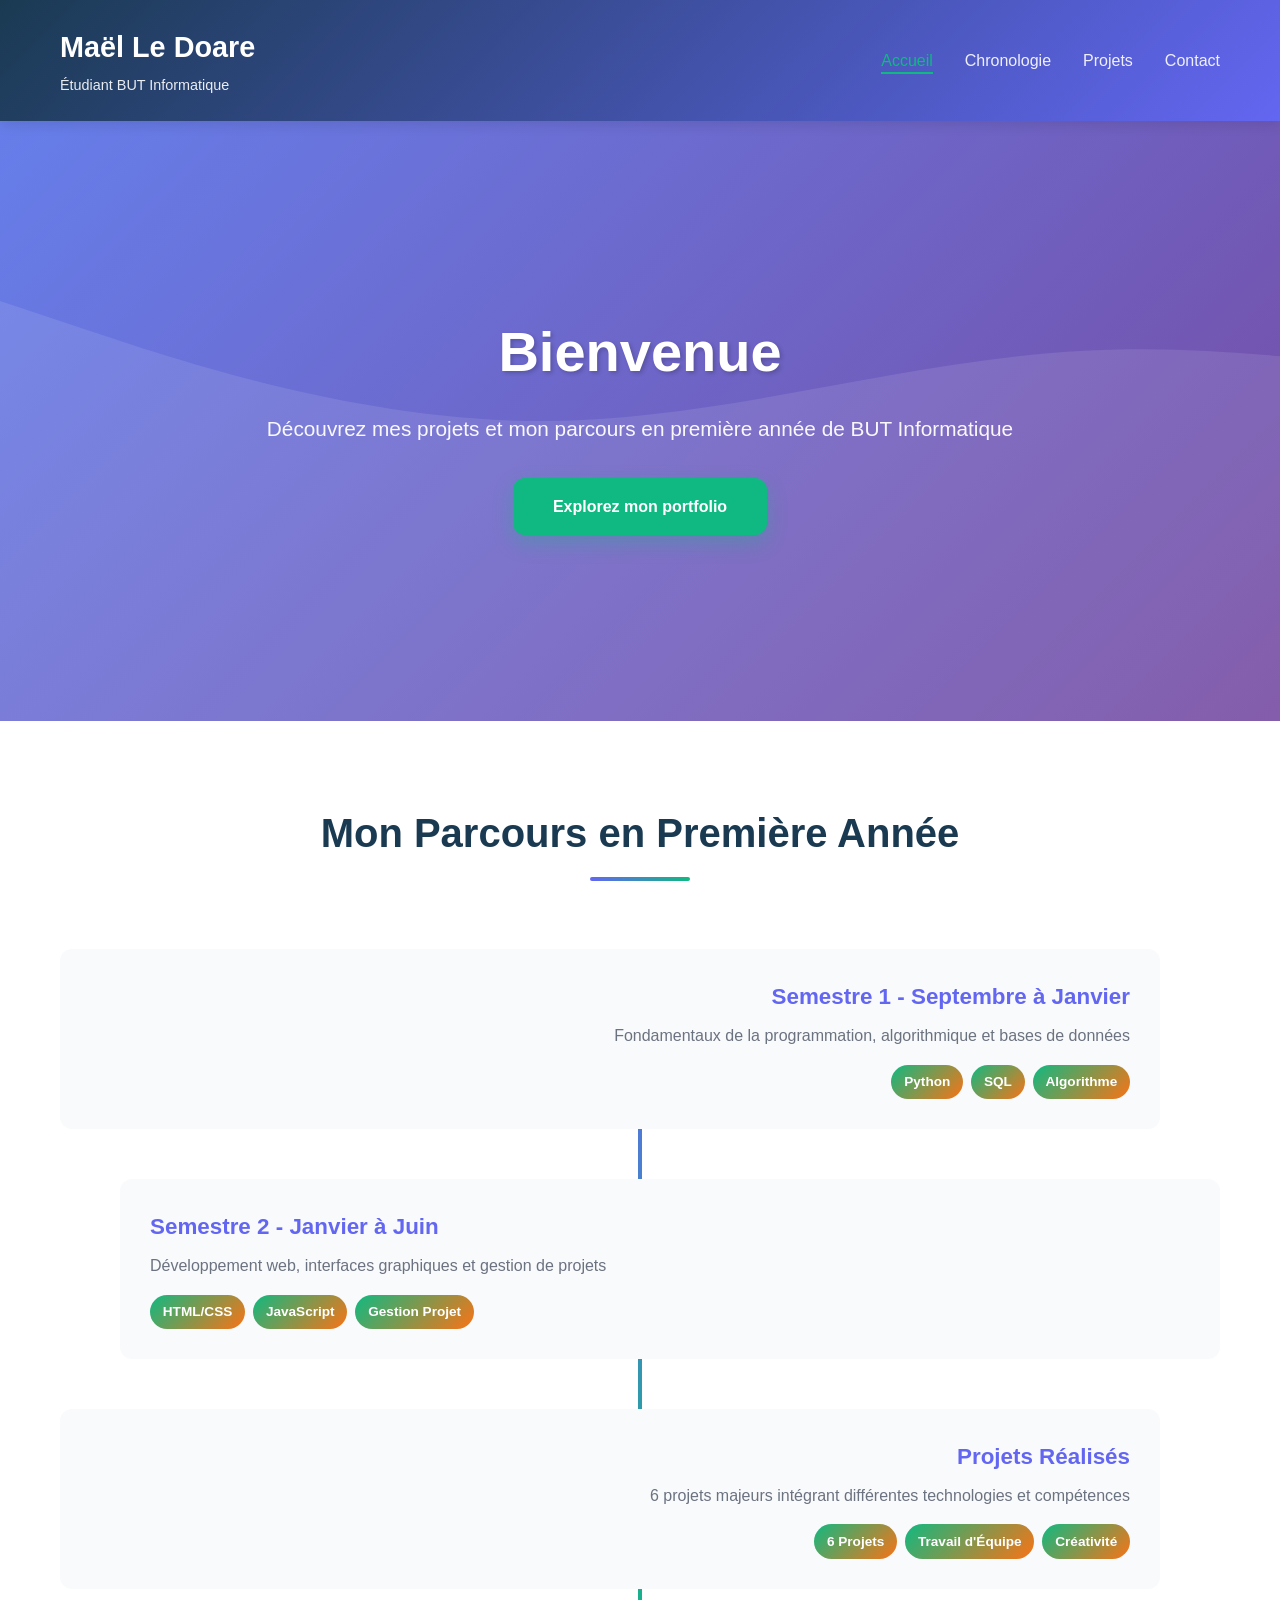
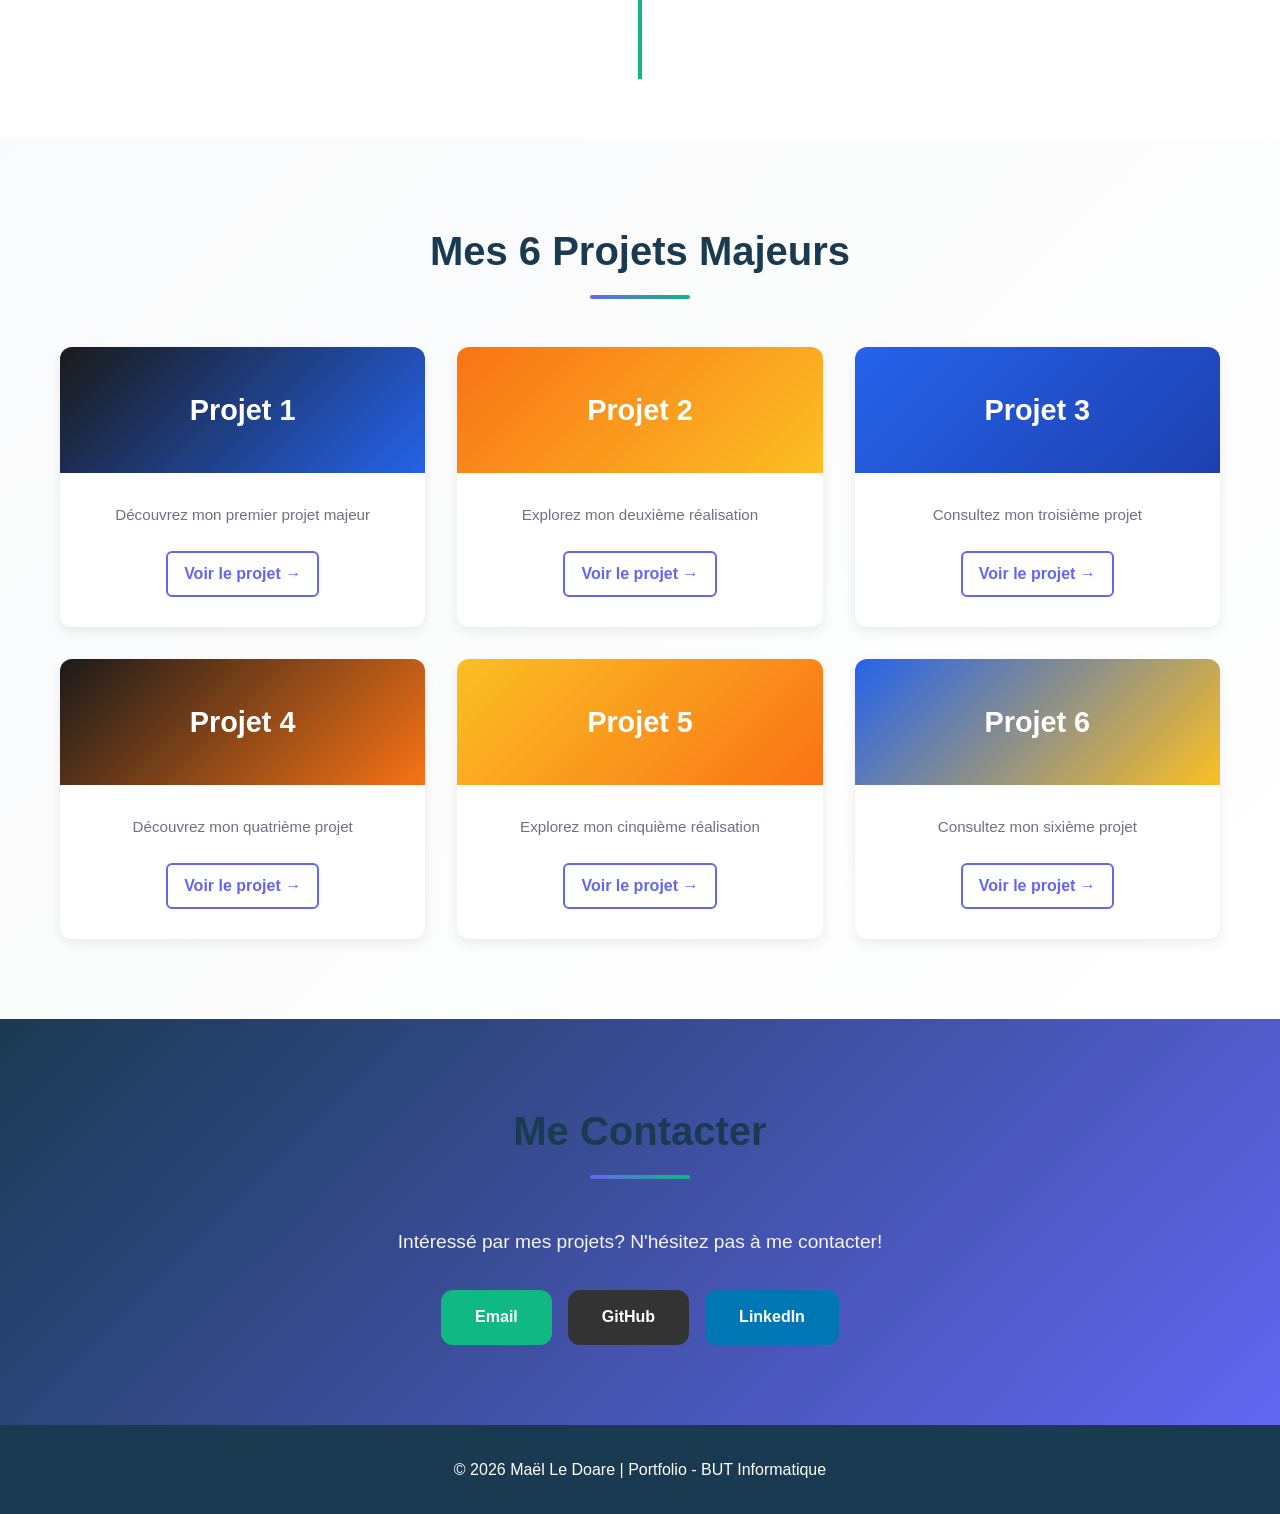
==== commit 16b664a2: "Update project header gradients with neutral color scheme" ====
--- a/index.html
+++ b/index.html
@@ -86,7 +86,7 @@
             <h2 class="section-title">Mes 6 Projets Majeurs</h2>
             <div class="projects-grid">
                 <div class="project-card">
-                    <div class="project-header" style="background: linear-gradient(135deg, #667eea 0%, #764ba2 100%);">
+                    <div class="project-header" style="background: linear-gradient(135deg, #1a1a1a 0%, #2563eb 100%);">
                         <h3>Projet 1</h3>
                     </div>
                     <div class="project-body">
@@ -96,7 +96,7 @@
                 </div>
 
                 <div class="project-card">
-                    <div class="project-header" style="background: linear-gradient(135deg, #f093fb 0%, #f5576c 100%);">
+                    <div class="project-header" style="background: linear-gradient(135deg, #f97316 0%, #fbbf24 100%);">
                         <h3>Projet 2</h3>
                     </div>
                     <div class="project-body">
@@ -106,7 +106,7 @@
                 </div>
 
                 <div class="project-card">
-                    <div class="project-header" style="background: linear-gradient(135deg, #4facfe 0%, #00f2fe 100%);">
+                    <div class="project-header" style="background: linear-gradient(135deg, #2563eb 0%, #1e40af 100%);">
                         <h3>Projet 3</h3>
                     </div>
                     <div class="project-body">
@@ -116,7 +116,7 @@
                 </div>
 
                 <div class="project-card">
-                    <div class="project-header" style="background: linear-gradient(135deg, #43e97b 0%, #38f9d7 100%);">
+                    <div class="project-header" style="background: linear-gradient(135deg, #1a1a1a 0%, #f97316 100%);">
                         <h3>Projet 4</h3>
                     </div>
                     <div class="project-body">
@@ -126,7 +126,7 @@
                 </div>
 
                 <div class="project-card">
-                    <div class="project-header" style="background: linear-gradient(135deg, #fa709a 0%, #fee140 100%);">
+                    <div class="project-header" style="background: linear-gradient(135deg, #fbbf24 0%, #f97316 100%);">
                         <h3>Projet 5</h3>
                     </div>
                     <div class="project-body">
@@ -136,7 +136,7 @@
                 </div>
 
                 <div class="project-card">
-                    <div class="project-header" style="background: linear-gradient(135deg, #30cfd0 0%, #330867 100%);">
+                    <div class="project-header" style="background: linear-gradient(135deg, #2563eb 0%, #fbbf24 100%);">
                         <h3>Projet 6</h3>
                     </div>
                     <div class="project-body">
@@ -170,4 +170,4 @@
 
     <script src="script.js"></script>
 </body>
-</html>+</html>
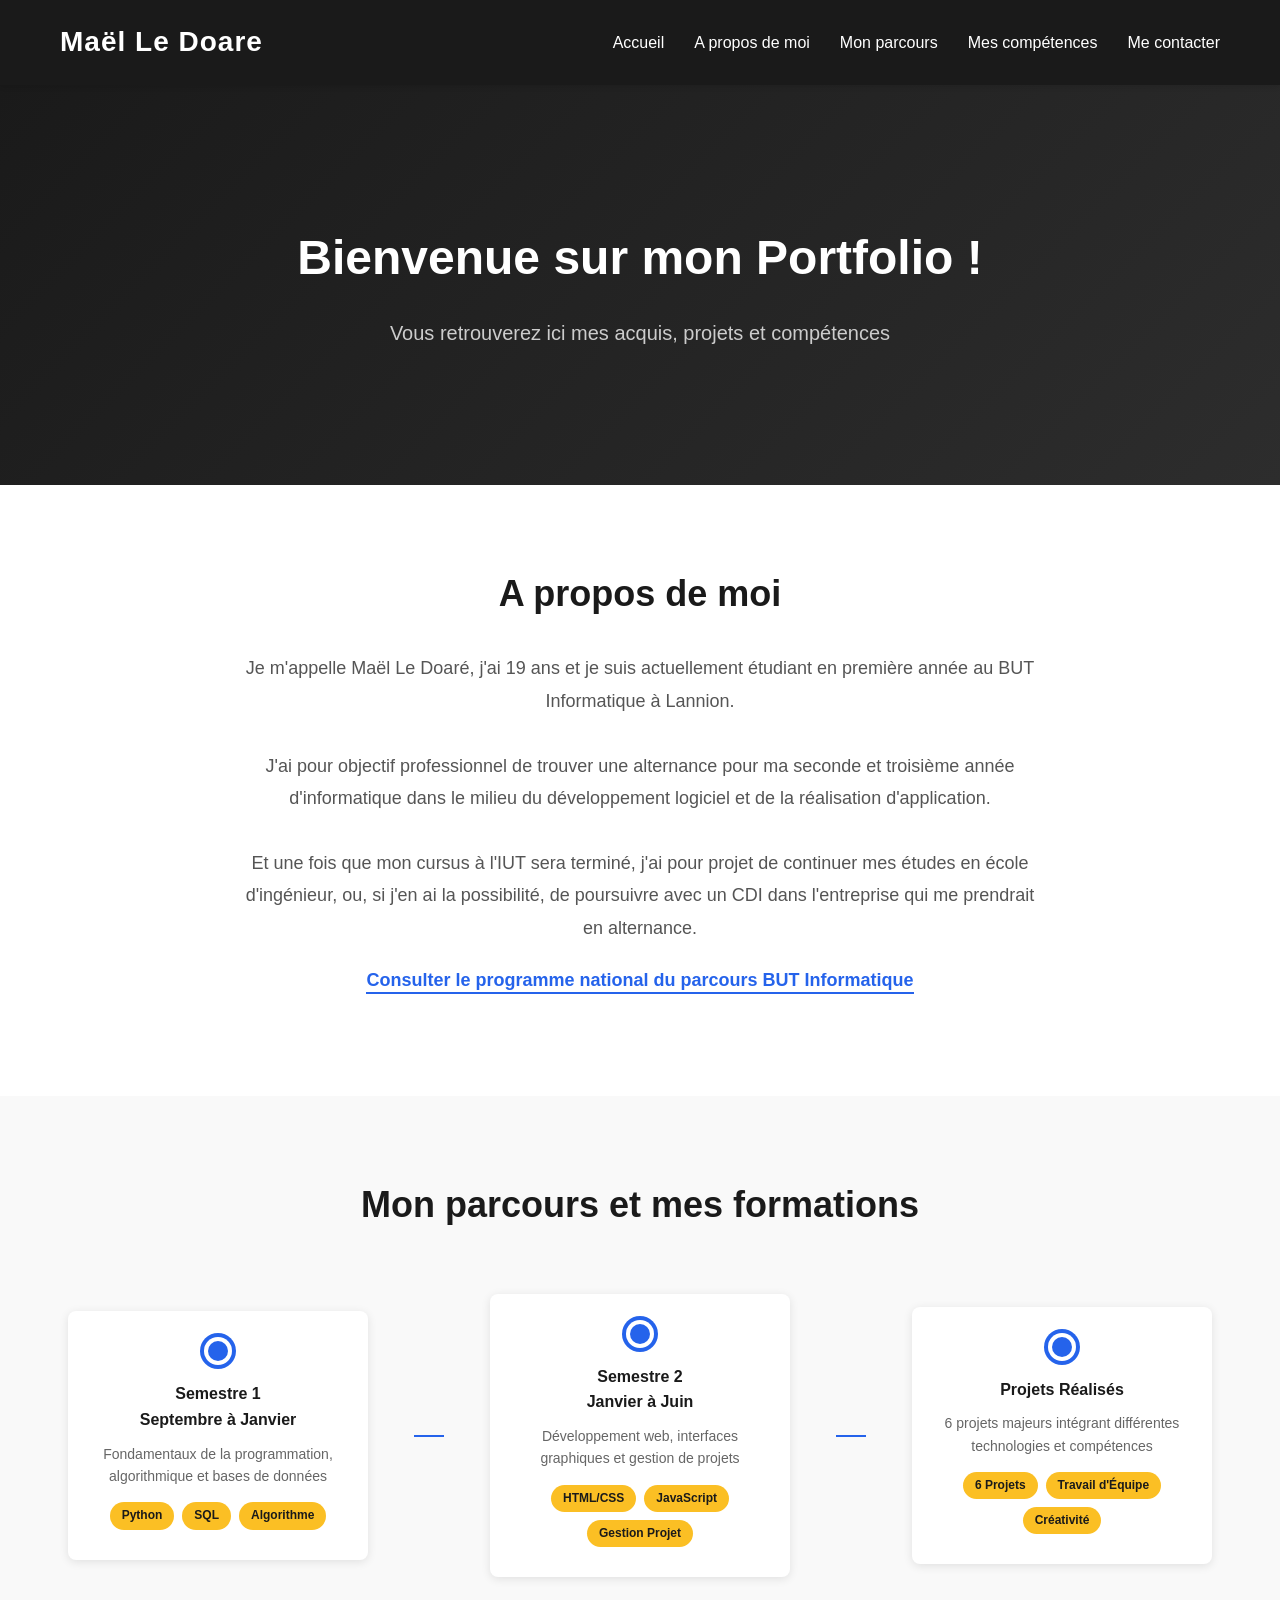
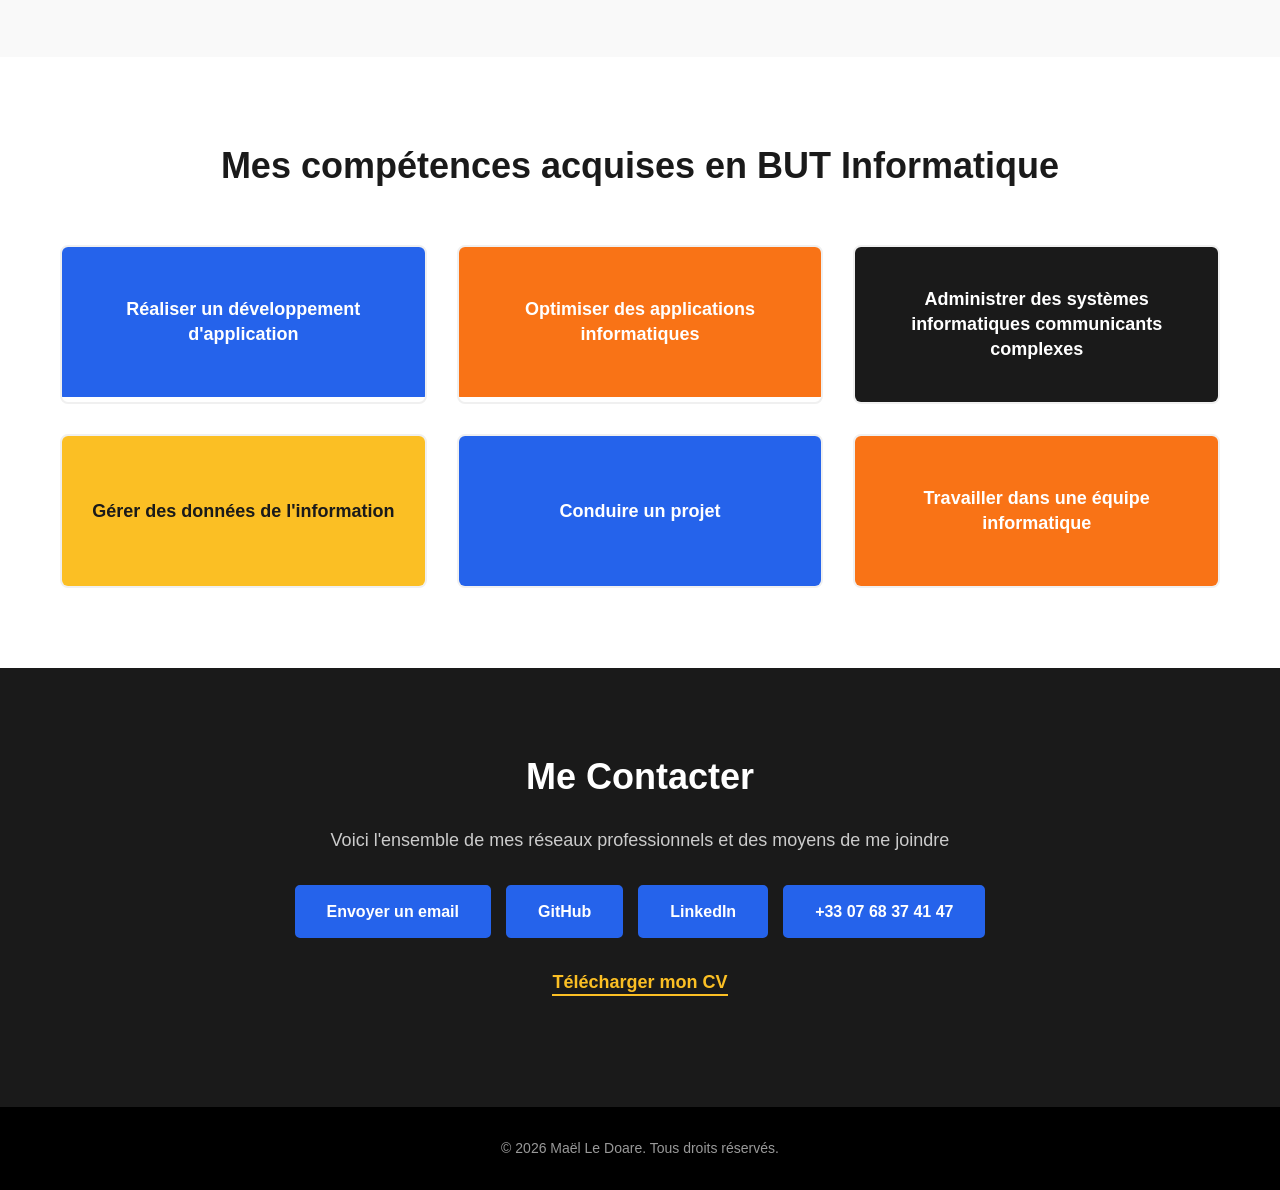
==== commit 3a13cd0c: "Replace portfolio HTML with new darker theme, horizontal timeline, and personal content" ====
--- a/index.html
+++ b/index.html
@@ -1,47 +1,55 @@
 <!DOCTYPE html>
-<html lang="fr">
+<html lang="en">
 <head>
     <meta charset="UTF-8">
     <meta name="viewport" content="width=device-width, initial-scale=1.0">
-    <title>Portfolio - Maël Le Doare | BUT Informatique</title>
-    <link rel="stylesheet" href="style.css">
+    <title>Portfolio Maël Le Doare</title>
+    <link rel="stylesheet" href="styles.css">
 </head>
 <body>
-    <!-- Navigation -->
-    <nav class="navbar">
+    <!-- Header -->
+    <header class="header">
         <div class="container">
-            <div class="nav-brand">
-                <h1>Maël Le Doare</h1>
-                <p class="subtitle">Étudiant BUT Informatique</p>
+            <h1 class="logo">Maël Le Doare</h1>
+            <nav class="nav">
+                <ul>
+                    <li><a href="#home">Accueil</a></li>
+                    <li><a href="#about">A propos de moi</a></li>
+                    <li><a href="#timeline">Mon parcours</a></li>
+                    <li><a href="#portfolio">Mes compétences</a></li>
+                    <li><a href="#contact">Me contacter</a></li>
+                </ul>
+            </nav>
+        </div>
+    </header>
+
+    <!-- Main Content -->
+    <main>
+        <!-- Hero Section -->
+        <section id="home" class="hero">
+            <div class="container">
+                <h2>Bienvenue sur mon Portfolio !</h2>
+                <p>Vous retrouverez ici mes acquis, projets et compétences</p>
             </div>
-            <ul class="nav-menu">
-                <li><a href="#home" class="nav-link active">Accueil</a></li>
-                <li><a href="#timeline" class="nav-link">Chronologie</a></li>
-                <li><a href="#projects" class="nav-link">Projets</a></li>
-                <li><a href="#contact" class="nav-link">Contact</a></li>
-            </ul>
-        </div>
-    </nav>
+        </section>
 
-    <!-- Hero Section -->
-    <section id="home" class="hero">
-        <div class="hero-background"></div>
-        <div class="hero-content">
-            <h2 class="hero-title">Bienvenue</h2>
-            <p class="hero-subtitle">Découvrez mes projets et mon parcours en première année de BUT Informatique</p>
-            <a href="#timeline" class="cta-button">Explorez mon portfolio</a>
-        </div>
-    </section>
+        <!-- About Section -->
+        <section id="about" class="about">
+            <div class="container">
+                <h2>A propos de moi</h2>
+                <p>Je m'appelle Maël Le Doaré, j'ai 19 ans et je suis actuellement étudiant en première année au BUT Informatique à Lannion.<br><br>J'ai pour objectif professionnel de trouver une alternance pour ma seconde et troisième année d'informatique dans le milieu du développement logiciel et de la réalisation d'application.<br><br>Et une fois que mon cursus à l'IUT sera terminé, j'ai pour projet de continuer mes études en école d'ingénieur, ou, si j'en ai la possibilité, de poursuivre avec un CDI dans l'entreprise qui me prendrait en alternance.</p>
+                <p class="formation-link"><a href="annexe-2-licence-professionnelle-bachelor-universitaire-de-technologie-informatique-29016.pdf">Consulter le programme national du parcours BUT Informatique</a></p>
+            </div>
+        </section>
 
-    <!-- Timeline Section -->
-    <section id="timeline" class="timeline-section">
-        <div class="container">
-            <h2 class="section-title">Mon Parcours en Première Année</h2>
-            <div class="timeline">
-                <div class="timeline-item">
-                    <div class="timeline-dot"></div>
-                    <div class="timeline-content">
-                        <h3>Semestre 1 - Septembre à Janvier</h3>
+        <!-- Timeline Section -->
+        <section id="timeline" class="timeline-section">
+            <div class="container">
+                <h2>Mon parcours et mes formations</h2>
+                <div class="horizontal-timeline">
+                    <div class="timeline-item">
+                        <div class="timeline-dot"></div>
+                        <h3>Semestre 1<br>Septembre à Janvier</h3>
                         <p>Fondamentaux de la programmation, algorithmique et bases de données</p>
                         <ul class="timeline-tags">
                             <li>Python</li>
@@ -49,12 +57,12 @@
                             <li>Algorithme</li>
                         </ul>
                     </div>
-                </div>
 
-                <div class="timeline-item">
-                    <div class="timeline-dot"></div>
-                    <div class="timeline-content">
-                        <h3>Semestre 2 - Janvier à Juin</h3>
+                    <div class="timeline-connector"></div>
+
+                    <div class="timeline-item">
+                        <div class="timeline-dot"></div>
+                        <h3>Semestre 2<br>Janvier à Juin</h3>
                         <p>Développement web, interfaces graphiques et gestion de projets</p>
                         <ul class="timeline-tags">
                             <li>HTML/CSS</li>
@@ -62,11 +70,11 @@
                             <li>Gestion Projet</li>
                         </ul>
                     </div>
-                </div>
 
-                <div class="timeline-item">
-                    <div class="timeline-dot"></div>
-                    <div class="timeline-content">
+                    <div class="timeline-connector"></div>
+
+                    <div class="timeline-item">
+                        <div class="timeline-dot"></div>
                         <h3>Projets Réalisés</h3>
                         <p>6 projets majeurs intégrant différentes technologies et compétences</p>
                         <ul class="timeline-tags">
@@ -77,97 +85,68 @@
                     </div>
                 </div>
             </div>
-        </div>
-    </section>
+        </section>
 
-    <!-- Projects Section -->
-    <section id="projects" class="projects-section">
-        <div class="container">
-            <h2 class="section-title">Mes 6 Projets Majeurs</h2>
-            <div class="projects-grid">
-                <div class="project-card">
-                    <div class="project-header" style="background: linear-gradient(135deg, #1a1a1a 0%, #2563eb 100%);">
-                        <h3>Projet 1</h3>
+        <!-- Portfolio Section -->
+        <section id="portfolio" class="portfolio">
+            <div class="container">
+                <h2>Mes compétences acquises en BUT Informatique</h2>
+                <div class="portfolio-grid">
+                    <div class="portfolio-item">
+                        <div class="portfolio-header">
+                            <h3>Réaliser un développement d'application</h3>
+                        </div>
                     </div>
-                    <div class="project-body">
-                        <p>Découvrez mon premier projet majeur</p>
-                        <a href="project1.html" class="project-link">Voir le projet →</a>
+                    <div class="portfolio-item">
+                        <div class="portfolio-header">
+                            <h3>Optimiser des applications informatiques</h3>
+                        </div>
                     </div>
-                </div>
-
-                <div class="project-card">
-                    <div class="project-header" style="background: linear-gradient(135deg, #f97316 0%, #fbbf24 100%);">
-                        <h3>Projet 2</h3>
+                    <div class="portfolio-item">
+                        <div class="portfolio-header">
+                            <h3>Administrer des systèmes informatiques communicants complexes</h3>
+                        </div>
                     </div>
-                    <div class="project-body">
-                        <p>Explorez mon deuxième réalisation</p>
-                        <a href="project2.html" class="project-link">Voir le projet →</a>
+                    <div class="portfolio-item">
+                        <div class="portfolio-header">
+                            <h3>Gérer des données de l'information</h3>
+                        </div>
                     </div>
-                </div>
-
-                <div class="project-card">
-                    <div class="project-header" style="background: linear-gradient(135deg, #2563eb 0%, #1e40af 100%);">
-                        <h3>Projet 3</h3>
+                    <div class="portfolio-item">
+                        <div class="portfolio-header">
+                            <h3>Conduire un projet</h3>
+                        </div>
                     </div>
-                    <div class="project-body">
-                        <p>Consultez mon troisième projet</p>
-                        <a href="project3.html" class="project-link">Voir le projet →</a>
-                    </div>
-                </div>
-
-                <div class="project-card">
-                    <div class="project-header" style="background: linear-gradient(135deg, #1a1a1a 0%, #f97316 100%);">
-                        <h3>Projet 4</h3>
-                    </div>
-                    <div class="project-body">
-                        <p>Découvrez mon quatrième projet</p>
-                        <a href="project4.html" class="project-link">Voir le projet →</a>
-                    </div>
-                </div>
-
-                <div class="project-card">
-                    <div class="project-header" style="background: linear-gradient(135deg, #fbbf24 0%, #f97316 100%);">
-                        <h3>Projet 5</h3>
-                    </div>
-                    <div class="project-body">
-                        <p>Explorez mon cinquième réalisation</p>
-                        <a href="project5.html" class="project-link">Voir le projet →</a>
-                    </div>
-                </div>
-
-                <div class="project-card">
-                    <div class="project-header" style="background: linear-gradient(135deg, #2563eb 0%, #fbbf24 100%);">
-                        <h3>Projet 6</h3>
-                    </div>
-                    <div class="project-body">
-                        <p>Consultez mon sixième projet</p>
-                        <a href="project6.html" class="project-link">Voir le projet →</a>
+                    <div class="portfolio-item">
+                        <div class="portfolio-header">
+                            <h3>Travailler dans une équipe informatique</h3>
+                        </div>
                     </div>
                 </div>
             </div>
-        </div>
-    </section>
+        </section>
 
-    <!-- Contact Section -->
-    <section id="contact" class="contact-section">
-        <div class="container">
-            <h2 class="section-title">Me Contacter</h2>
-            <div class="contact-content">
-                <p>Intéressé par mes projets? N'hésitez pas à me contacter!</p>
+        <!-- Contact Section -->
+        <section id="contact" class="contact">
+            <div class="container">
+                <h2>Me Contacter</h2>
+                <p>Voici l'ensemble de mes réseaux professionnels et des moyens de me joindre</p>
                 <div class="contact-links">
-                    <a href="mailto:your-email@example.com" class="contact-button">Email</a>
-                    <a href="https://github.com" class="contact-button github">GitHub</a>
-                    <a href="https://linkedin.com" class="contact-button linkedin">LinkedIn</a>
+                    <a href="mailto:mael.ledoare@etudiant.univ-rennes.fr" class="cta-button">Envoyer un email</a>
+                    <a href="https://github.com/Mael-Le-Doare" class="cta-button">GitHub</a>
+                    <a href="https://www.linkedin.com/in/maël-le-doaré-a1591b401/" class="cta-button">LinkedIn</a>
+                    <a href="tel:0768374147" class="cta-button">+33 07 68 37 41 47</a>
                 </div>
+                <p class="cv-link"><a href="CV_2026-03-26_Maël_Le Doaré.pdf">Télécharger mon CV</a></p>
             </div>
-        </div>
-    </section>
+        </section>
+    </main>
 
     <!-- Footer -->
     <footer class="footer">
-        <p>&copy; 2026 Maël Le Doare | Portfolio - BUT Informatique</p>
+        <div class="container">
+            <p>&copy; 2026 Maël Le Doare. Tous droits réservés.</p>
+        </div>
     </footer>
-
-    <script src="script.js"></script>
 </body>
 </html>
--- a/styles.css
+++ b/styles.css
@@ -0,0 +1,446 @@
+/* Reset and Base Styles */
+* {
+    margin: 0;
+    padding: 0;
+    box-sizing: border-box;
+}
+
+body {
+    font-family: 'Segoe UI', Tahoma, Geneva, Verdana, sans-serif;
+    line-height: 1.6;
+    color: #333;
+    background-color: #f9f9f9;
+}
+
+.container {
+    max-width: 1200px;
+    margin: 0 auto;
+    padding: 0 20px;
+}
+
+/* Header Styles */
+.header {
+    background-color: #1a1a1a;
+    color: #fff;
+    padding: 20px 0;
+    position: sticky;
+    top: 0;
+    z-index: 100;
+    box-shadow: 0 2px 5px rgba(0, 0, 0, 0.1);
+}
+
+.header .container {
+    display: flex;
+    justify-content: space-between;
+    align-items: center;
+}
+
+.logo {
+    font-size: 28px;
+    font-weight: bold;
+    letter-spacing: 1px;
+}
+
+.nav ul {
+    display: flex;
+    list-style: none;
+    gap: 30px;
+}
+
+.nav a {
+    color: #fff;
+    text-decoration: none;
+    font-weight: 500;
+    transition: color 0.3s ease;
+    position: relative;
+}
+
+.nav a:hover {
+    color: #fbbf24;
+}
+
+.nav a::after {
+    content: '';
+    position: absolute;
+    bottom: -5px;
+    left: 0;
+    width: 0;
+    height: 2px;
+    background-color: #fbbf24;
+    transition: width 0.3s ease;
+}
+
+.nav a:hover::after {
+    width: 100%;
+}
+
+/* Hero Section */
+.hero {
+    background: linear-gradient(135deg, #1a1a1a 0%, #2d2d2d 100%);
+    color: #fff;
+    padding: 100px 20px;
+    text-align: center;
+    min-height: 400px;
+    display: flex;
+    align-items: center;
+    justify-content: center;
+}
+
+.hero h2 {
+    font-size: 48px;
+    margin-bottom: 20px;
+}
+
+.hero p {
+    font-size: 20px;
+    color: #ccc;
+}
+
+/* About Section */
+.about {
+    padding: 80px 20px;
+    background-color: #fff;
+    text-align: center;
+}
+
+.about h2 {
+    font-size: 36px;
+    margin-bottom: 30px;
+    color: #1a1a1a;
+}
+
+.about p {
+    font-size: 18px;
+    max-width: 800px;
+    margin: 0 auto 20px auto;
+    color: #555;
+    line-height: 1.8;
+}
+
+.formation-link {
+    margin-top: 30px;
+}
+
+.formation-link a {
+    color: #2563eb;
+    text-decoration: none;
+    font-weight: 600;
+    transition: color 0.3s ease;
+    border-bottom: 2px solid #2563eb;
+    padding-bottom: 2px;
+}
+
+.formation-link a:hover {
+    color: #1e40af;
+    border-bottom-color: #1e40af;
+}
+
+/* Timeline Section */
+.timeline-section {
+    padding: 80px 20px;
+    background-color: #f9f9f9;
+}
+
+.timeline-section h2 {
+    text-align: center;
+    font-size: 36px;
+    margin-bottom: 60px;
+    color: #1a1a1a;
+}
+
+.horizontal-timeline {
+    display: flex;
+    align-items: center;
+    justify-content: space-around;
+    gap: 20px;
+    flex-wrap: wrap;
+    position: relative;
+}
+
+.timeline-item {
+    flex: 1;
+    min-width: 250px;
+    max-width: 300px;
+    text-align: center;
+    background-color: #fff;
+    padding: 30px 20px;
+    border-radius: 8px;
+    box-shadow: 0 2px 10px rgba(0, 0, 0, 0.1);
+    position: relative;
+}
+
+.timeline-dot {
+    width: 20px;
+    height: 20px;
+    background-color: #2563eb;
+    border-radius: 50%;
+    margin: 0 auto 20px auto;
+    box-shadow: 0 0 0 4px #fff, 0 0 0 8px #2563eb;
+}
+
+.timeline-item h3 {
+    font-size: 16px;
+    margin-bottom: 10px;
+    color: #1a1a1a;
+    font-weight: 600;
+}
+
+.timeline-item p {
+    font-size: 14px;
+    color: #666;
+    margin-bottom: 15px;
+}
+
+.timeline-tags {
+    display: flex;
+    gap: 8px;
+    list-style: none;
+    flex-wrap: wrap;
+    justify-content: center;
+}
+
+.timeline-tags li {
+    display: inline-block;
+    background-color: #fbbf24;
+    color: #1a1a1a;
+    padding: 4px 12px;
+    border-radius: 20px;
+    font-size: 12px;
+    font-weight: 600;
+}
+
+.timeline-connector {
+    width: 30px;
+    height: 2px;
+    background-color: #2563eb;
+    margin: 0 10px;
+}
+
+@media (max-width: 768px) {
+    .horizontal-timeline {
+        flex-direction: column;
+    }
+
+    .timeline-connector {
+        width: 2px;
+        height: 30px;
+        margin: 10px 0;
+    }
+}
+
+/* Portfolio Section */
+.portfolio {
+    padding: 80px 20px;
+    background-color: #fff;
+}
+
+.portfolio h2 {
+    text-align: center;
+    font-size: 36px;
+    margin-bottom: 50px;
+    color: #1a1a1a;
+}
+
+.portfolio-grid {
+    display: grid;
+    grid-template-columns: repeat(auto-fit, minmax(300px, 1fr));
+    gap: 30px;
+}
+
+.portfolio-item {
+    background-color: #fff;
+    border-radius: 8px;
+    overflow: hidden;
+    transition: transform 0.3s ease, box-shadow 0.3s ease;
+    cursor: pointer;
+    border: 2px solid #f0f0f0;
+}
+
+.portfolio-item:nth-child(1) .portfolio-header {
+    background-color: #2563eb;
+}
+
+.portfolio-item:nth-child(2) .portfolio-header {
+    background-color: #f97316;
+}
+
+.portfolio-item:nth-child(3) .portfolio-header {
+    background-color: #1a1a1a;
+}
+
+.portfolio-item:nth-child(4) .portfolio-header {
+    background-color: #fbbf24;
+    color: #1a1a1a;
+}
+
+.portfolio-item:nth-child(5) .portfolio-header {
+    background-color: #2563eb;
+}
+
+.portfolio-item:nth-child(6) .portfolio-header {
+    background-color: #f97316;
+}
+
+.portfolio-item:hover {
+    transform: translateY(-10px);
+    box-shadow: 0 10px 30px rgba(0, 0, 0, 0.2);
+}
+
+.portfolio-header {
+    padding: 40px 20px;
+    color: #fff;
+    text-align: center;
+    min-height: 150px;
+    display: flex;
+    align-items: center;
+    justify-content: center;
+}
+
+.portfolio-header h3 {
+    font-size: 18px;
+    font-weight: 600;
+    line-height: 1.4;
+}
+
+/* Contact Section */
+.contact {
+    padding: 80px 20px;
+    background-color: #1a1a1a;
+    color: #fff;
+    text-align: center;
+}
+
+.contact h2 {
+    font-size: 36px;
+    margin-bottom: 20px;
+}
+
+.contact p {
+    font-size: 18px;
+    color: #ccc;
+    margin-bottom: 30px;
+}
+
+.contact-links {
+    display: flex;
+    gap: 15px;
+    justify-content: center;
+    flex-wrap: wrap;
+    margin-bottom: 30px;
+}
+
+.cta-button {
+    display: inline-block;
+    padding: 12px 30px;
+    background-color: #2563eb;
+    color: #fff;
+    text-decoration: none;
+    border-radius: 5px;
+    font-weight: 600;
+    transition: background-color 0.3s ease, transform 0.3s ease;
+    border: 2px solid #2563eb;
+}
+
+.cta-button:hover {
+    background-color: #fbbf24;
+    color: #1a1a1a;
+    border-color: #fbbf24;
+}
+
+.cv-link {
+    font-size: 16px;
+}
+
+.cv-link a {
+    color: #fbbf24;
+    text-decoration: none;
+    font-weight: 600;
+    transition: color 0.3s ease;
+    border-bottom: 2px solid #fbbf24;
+    padding-bottom: 2px;
+}
+
+.cv-link a:hover {
+    color: #f97316;
+    border-bottom-color: #f97316;
+}
+
+/* Footer */
+.footer {
+    background-color: #000;
+    color: #fff;
+    padding: 30px 20px;
+    text-align: center;
+}
+
+.footer p {
+    font-size: 14px;
+    color: #999;
+}
+
+/* Responsive Design */
+@media (max-width: 768px) {
+    .nav ul {
+        flex-direction: column;
+        gap: 15px;
+        font-size: 14px;
+    }
+
+    .header .container {
+        flex-direction: column;
+        gap: 20px;
+    }
+
+    .hero h2 {
+        font-size: 32px;
+    }
+
+    .hero p {
+        font-size: 16px;
+    }
+
+    .portfolio h2,
+    .about h2,
+    .contact h2,
+    .timeline-section h2 {
+        font-size: 28px;
+    }
+
+    .portfolio-grid {
+        grid-template-columns: 1fr;
+    }
+
+    .timeline-item {
+        min-width: 100%;
+        max-width: 100%;
+    }
+
+    .contact-links {
+        flex-direction: column;
+    }
+}
+
+@media (max-width: 480px) {
+    .logo {
+        font-size: 20px;
+    }
+
+    .nav ul {
+        gap: 10px;
+    }
+
+    .hero h2 {
+        font-size: 24px;
+    }
+
+    .portfolio-header h3,
+    .about p,
+    .contact p {
+        font-size: 16px;
+    }
+
+    .portfolio-header {
+        min-height: 120px;
+        padding: 30px 15px;
+    }
+}
